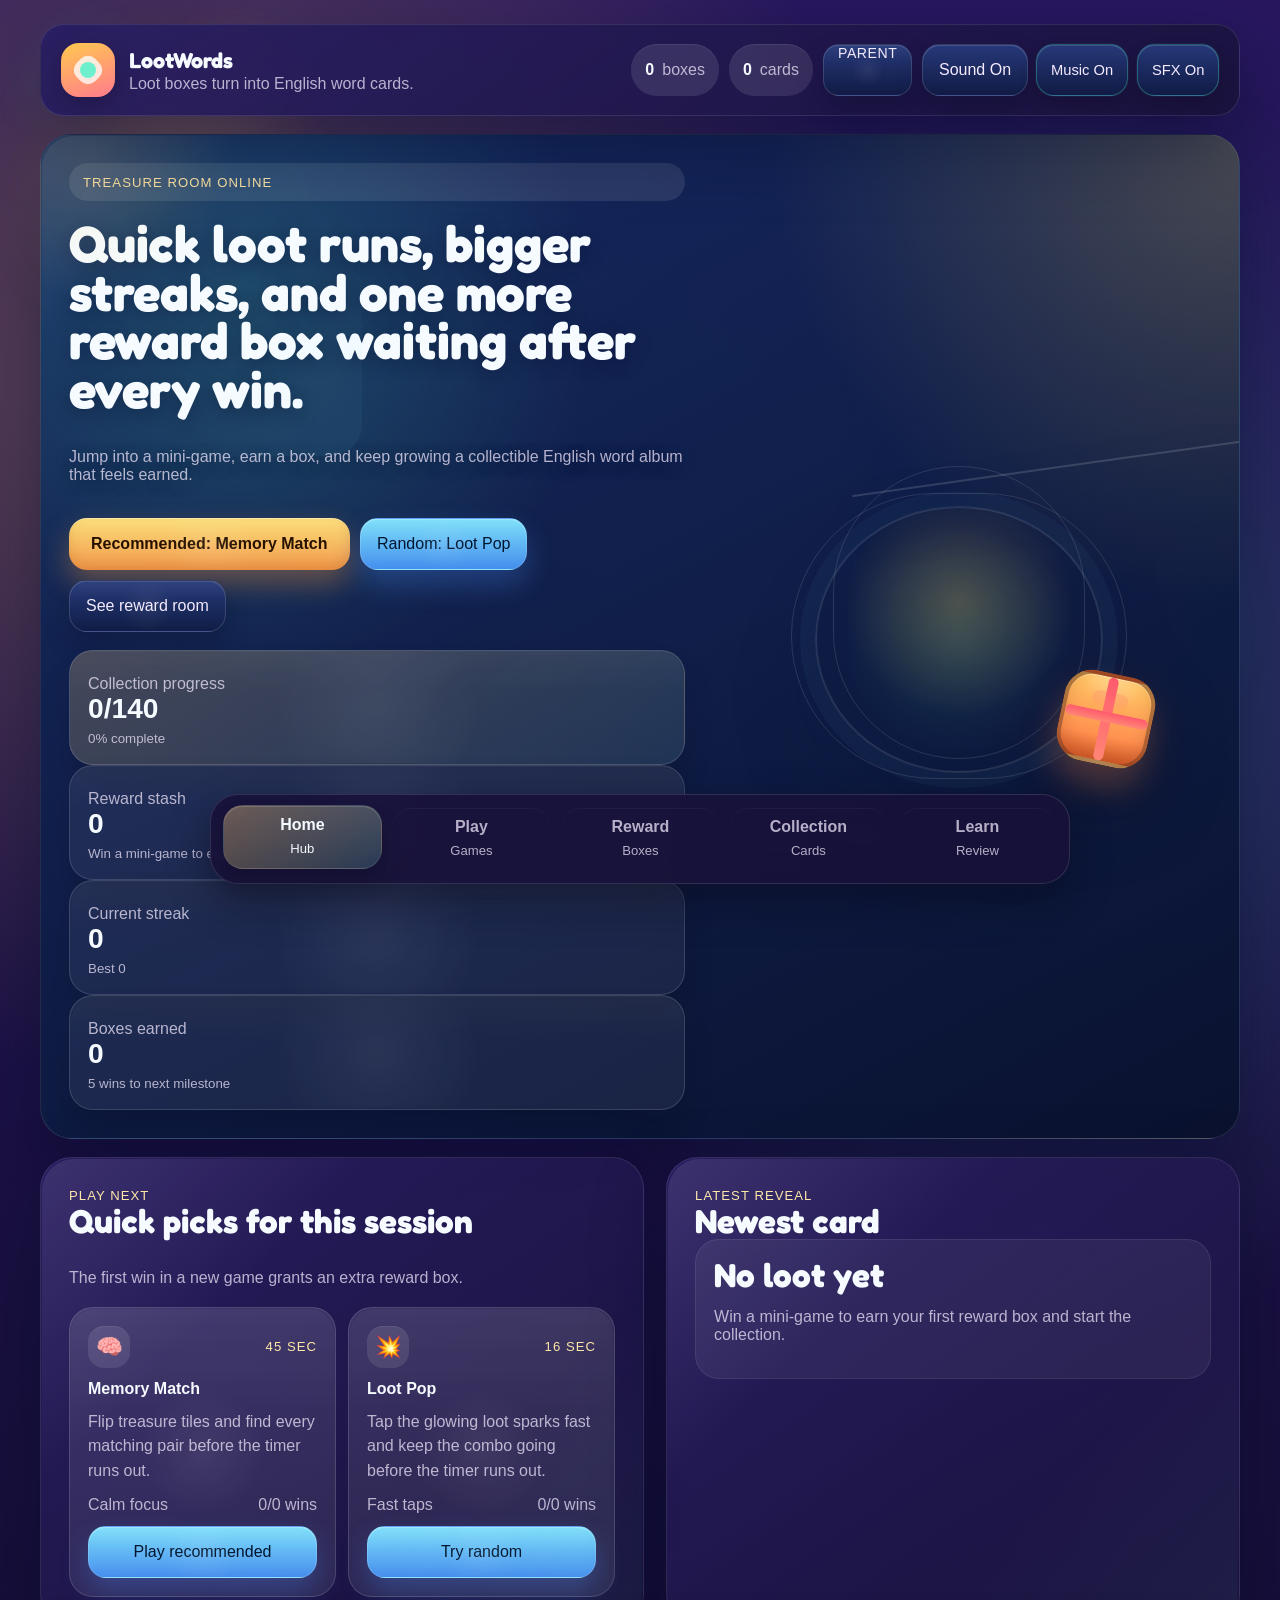
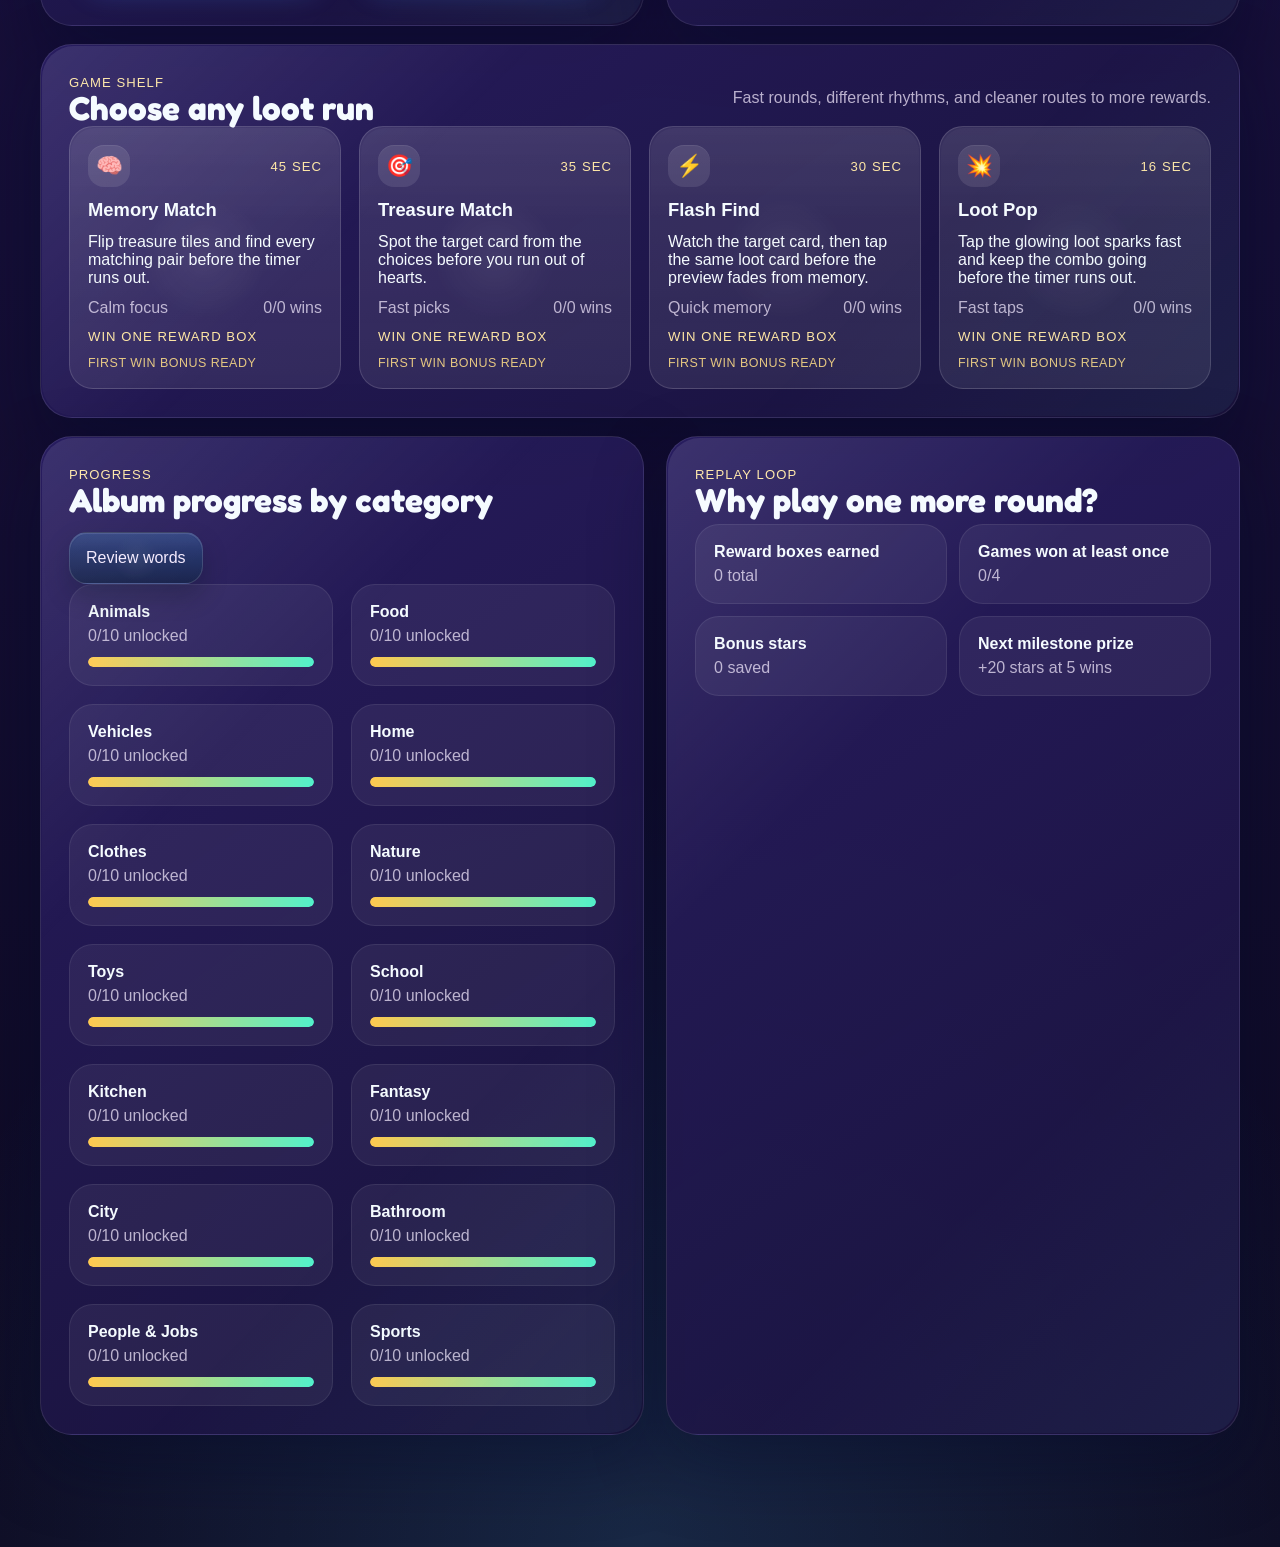
==== index.html @ ae305087 "feat: implement visual identity and living UI with tactile animations" ====
<!DOCTYPE html>
<html lang="en">
  <head>
    <meta charset="UTF-8" />
    <meta name="viewport" content="width=device-width, initial-scale=1.0" />
    <title>LootWords</title>
    <meta
      name="description"
      content="LootWords is a playful browser loot game that turns collectible rewards into English vocabulary."
    />
    <link
      rel="icon"
      href="data:image/svg+xml,%3Csvg xmlns='http://www.w3.org/2000/svg' viewBox='0 0 64 64'%3E%3Crect width='64' height='64' rx='18' fill='%23ffc94f'/%3E%3Ccircle cx='32' cy='32' r='18' fill='%23ffffff' fill-opacity='0.75'/%3E%3Ccircle cx='32' cy='32' r='10' fill='%2352f1cb'/%3E%3C/svg%3E"
    />
    <link rel="stylesheet" href="./styles/main.css" />
    <link rel="stylesheet" href="./styles/theme.css" />
    <link rel="stylesheet" href="./styles/animations.css" />
  </head>
  <body>
    <div id="app"></div>
    <script type="module" src="./scripts/app.js"></script>
  </body>
</html>
---- styles/main.css ----
@import url("https://fonts.googleapis.com/css2?family=DM+Sans:wght@400;500;700;800&family=Fredoka:wght@500;600;700&display=swap");

:root {
  color-scheme: dark;
  --bg-0: #0d0a21;
  --bg-1: #161036;
  --bg-2: #24145f;
  --panel: rgba(29, 20, 70, 0.88);
  --panel-strong: rgba(39, 28, 90, 0.96);
  --line: rgba(255, 255, 255, 0.12);
  --line-soft: rgba(255, 255, 255, 0.08);
  --text-strong: #fff8e9;
  --text-main: #f5ebff;
  --text-muted: rgba(245, 235, 255, 0.72);
  --gold: #ffc94f;
  --gold-soft: #ffe7a5;
  --mint: #52f1cb;
  --rose: #ff7b8d;
  --sky: #53c4ff;
  --shadow: 0 22px 48px rgba(9, 7, 20, 0.36);
  --radius-xl: 32px;
  --radius-lg: 24px;
  --radius-md: 18px;
  --radius-sm: 14px;
  --shell-width: min(1200px, calc(100vw - 40px));
  --nav-height: 88px;
  --ease: 180ms ease;
}

*,
*::before,
*::after {
  box-sizing: border-box;
}

html,
body {
  min-height: 100%;
  margin: 0;
}

body {
  font-family: "DM Sans", sans-serif;
  background:
    radial-gradient(circle at 10% 10%, rgba(255, 201, 79, 0.24), transparent 24%),
    radial-gradient(circle at 88% 18%, rgba(82, 241, 203, 0.15), transparent 22%),
    radial-gradient(circle at 88% 82%, rgba(83, 196, 255, 0.14), transparent 18%),
    linear-gradient(180deg, var(--bg-2) 0%, var(--bg-1) 48%, var(--bg-0) 100%);
  color: var(--text-main);
  overflow-x: hidden;
}

body::before,
body::after {
  content: "";
  position: fixed;
  border-radius: 50%;
  pointer-events: none;
  filter: blur(18px);
  z-index: 0;
}

body::before {
  top: 3rem;
  right: -7rem;
  width: 20rem;
  height: 20rem;
  background: rgba(255, 201, 79, 0.18);
}

body::after {
  bottom: -9rem;
  left: -8rem;
  width: 26rem;
  height: 26rem;
  background: rgba(82, 241, 203, 0.14);
}

button,
select {
  font: inherit;
}

a {
  color: inherit;
  text-decoration: none;
}

#app {
  position: relative;
  z-index: 1;
  min-height: 100vh;
}

.app-shell {
  width: var(--shell-width);
  margin: 0 auto;
  padding: 24px 0 calc(var(--nav-height) + 24px);
}

.shell-topbar,
.hero-panel,
.section-panel,
.collection-panel,
.reward-panel,
.learn-panel,
.arena-panel,
.detail-modal__dialog {
  background: linear-gradient(145deg, rgba(41, 30, 98, 0.95), rgba(25, 18, 59, 0.9));
  border: 1px solid var(--line);
  box-shadow: var(--shadow);
  backdrop-filter: blur(14px);
}

.shell-topbar {
  display: flex;
  align-items: center;
  justify-content: space-between;
  gap: 18px;
  padding: 18px 20px;
  margin-bottom: 18px;
  border-radius: 24px;
}

.brand-lockup {
  display: flex;
  align-items: center;
  gap: 14px;
}

.brand-mark {
  width: 54px;
  height: 54px;
  border-radius: 18px;
  position: relative;
  background: linear-gradient(160deg, var(--gold), var(--rose));
}

.brand-mark::before,
.brand-mark::after {
  content: "";
  position: absolute;
  transform: rotate(45deg);
}

.brand-mark::before {
  inset: 14px;
  border-radius: 10px;
  background: rgba(255, 255, 255, 0.76);
}

.brand-mark::after {
  inset: 19px;
  border-radius: 8px;
  background: rgba(82, 241, 203, 0.84);
}

.brand-copy {
  display: grid;
  gap: 2px;
}

.brand-copy strong,
.headline,
.section-title,
.reward-title,
.learn-title,
.arena-title,
.loot-card__word,
.detail-card__word,
.target-card__copy strong {
  font-family: "Fredoka", sans-serif;
  color: var(--text-strong);
}

.brand-copy strong {
  font-size: 1.35rem;
}

.brand-copy span,
.screen-note,
.section-copy,
.body-copy,
.reward-hint {
  color: var(--text-muted);
}

.topbar-status,
.hero-actions,
.button-row,
.pill-row,
.cta-stack,
.arena-stats,
.reward-meter {
  display: flex;
  gap: 10px;
  flex-wrap: wrap;
}

.audio-controls {
  display: flex;
  gap: 8px;
  flex-wrap: wrap;
  justify-content: flex-end;
}

.status-pill,
.arena-stat,
.card-category,
.card-points,
.card-tag,
.rarity-badge,
.eyebrow {
  display: inline-flex;
  align-items: center;
  min-height: 38px;
  padding: 0 14px;
  border-radius: 999px;
  background: rgba(255, 255, 255, 0.1);
  color: var(--text-main);
}

.status-pill strong {
  color: var(--text-strong);
}

.eyebrow,
.small-label {
  color: var(--gold-soft);
  letter-spacing: 0.08em;
  text-transform: uppercase;
  font-size: 0.82rem;
}

.headline {
  margin: 0;
  font-size: clamp(2.6rem, 4vw, 4.8rem);
  line-height: 0.95;
}

.section-title,
.reward-title,
.learn-title,
.arena-title {
  margin: 0;
  font-size: clamp(1.6rem, 2.6vw, 2.35rem);
  line-height: 1.05;
}

.shell-main {
  animation: screenRise 320ms ease both;
}

.shell-nav {
  position: fixed;
  left: 50%;
  bottom: 16px;
  transform: translateX(-50%);
  width: min(860px, calc(100vw - 24px));
  display: grid;
  grid-template-columns: repeat(5, minmax(0, 1fr));
  gap: 10px;
  padding: 12px;
  background: rgba(24, 18, 57, 0.92);
  border: 1px solid var(--line);
  border-radius: 28px;
  backdrop-filter: blur(16px);
  box-shadow: 0 18px 40px rgba(10, 8, 23, 0.42);
  z-index: 5;
}

.nav-link {
  display: grid;
  justify-items: center;
  gap: 4px;
  min-height: 64px;
  padding: 10px 8px;
  border-radius: 20px;
  color: var(--text-muted);
  transition: background var(--ease), color var(--ease), transform var(--ease);
}

.nav-link:hover,
.nav-link:focus-visible,
.nav-link.is-active {
  background: rgba(255, 255, 255, 0.08);
  color: var(--text-strong);
  transform: translateY(-2px);
  outline: none;
}

.nav-link.is-active {
  background: linear-gradient(135deg, rgba(255, 201, 79, 0.22), rgba(82, 241, 203, 0.14));
}

.nav-link__tag {
  font-size: 0.82rem;
}

.hero-panel,
.section-panel,
.collection-panel,
.reward-panel,
.learn-panel,
.arena-panel {
  padding: 28px;
  border-radius: var(--radius-xl);
}

.screen-stack,
.game-layout,
.game-switcher,
.category-progress,
.rarity-breakdown,
.collection-grid,
.learn-list,
.match-options,
.reward-reveal,
.reward-box-stage,
.arena-frame {
  display: grid;
  gap: 18px;
}

.hero-panel,
.two-column,
.reward-layout,
.learn-layout,
.detail-grid {
  display: grid;
  gap: 22px;
}

.hero-panel {
  grid-template-columns: minmax(0, 1.1fr) minmax(300px, 0.9fr);
  overflow: hidden;
}

.hero-copy,
.learn-spotlight,
.detail-copy {
  display: grid;
  gap: 18px;
  align-content: start;
}

.hero-stats,
.category-progress,
.rarity-breakdown,
.collection-grid,
.learn-list {
  grid-template-columns: repeat(auto-fit, minmax(180px, 1fr));
}

.stat-card,
.progress-chip,
.rarity-chip,
.game-choice,
.celebration-card,
.learn-guide,
.match-option,
.target-card,
.empty-state {
  border-radius: 24px;
  background: rgba(255, 255, 255, 0.06);
  border: 1px solid var(--line-soft);
}

.stat-card,
.progress-chip,
.rarity-chip,
.game-choice,
.celebration-card,
.learn-guide,
.target-card,
.empty-state {
  padding: 18px;
}

.empty-state--error {
  display: grid;
  gap: 14px;
  background:
    linear-gradient(135deg, rgba(255, 123, 141, 0.14), rgba(255, 201, 79, 0.08)),
    rgba(255, 255, 255, 0.06);
  border-color: rgba(255, 123, 141, 0.22);
}

.stat-card span,
.progress-chip span,
.rarity-chip span {
  display: block;
  color: var(--text-muted);
  margin-top: 6px;
}

.stat-card strong,
.progress-chip strong,
.rarity-chip strong {
  color: var(--text-strong);
}

.hero-art,
.reward-box-wrap {
  position: relative;
  min-height: 330px;
  display: grid;
  place-items: center;
}

.vault-scene {
  position: relative;
  width: min(100%, 420px);
  min-height: 340px;
}

.vault-ring {
  position: absolute;
  inset: 12% 16% 10%;
  border-radius: 50%;
  border: 1px solid var(--line);
  background:
    radial-gradient(circle at 50% 36%, rgba(255, 201, 79, 0.24), transparent 52%),
    radial-gradient(circle at 50% 50%, rgba(82, 241, 203, 0.12), transparent 60%);
  animation: floatPulse 4.8s ease-in-out infinite;
}

.showcase-card {
  position: absolute;
  inset: 18% 24%;
  border-radius: 28px;
  background: linear-gradient(165deg, rgba(255, 255, 255, 0.2), rgba(46, 31, 96, 0.95));
  border: 1px solid var(--line);
  overflow: hidden;
  transform: rotate(-8deg);
}

.showcase-card::before,
.loot-card::before,
.detail-card::before {
  content: "";
  position: absolute;
  inset: 0;
  background: linear-gradient(120deg, transparent 28%, rgba(255, 255, 255, 0.18) 48%, transparent 64%);
  transform: translateX(-120%);
  animation: shineSweep 6s linear infinite;
}

.showcase-card__top,
.showcase-card__bottom,
.loot-card__header,
.detail-card__header,
.loot-card__meta,
.detail-card__meta,
.screen-header,
.arena-topline,
.detail-modal__top {
  display: flex;
  justify-content: space-between;
  align-items: flex-start;
  gap: 14px;
  flex-wrap: wrap;
}

.showcase-card__top,
.showcase-card__bottom {
  position: absolute;
  left: 18px;
  right: 18px;
}

.showcase-card__top {
  top: 16px;
  color: var(--gold-soft);
}

.showcase-card__emoji {
  position: absolute;
  inset: 28% 0 auto;
  text-align: center;
  font-size: clamp(4rem, 6vw, 5.5rem);
}

.showcase-card__word {
  position: absolute;
  left: 24px;
  right: 24px;
  bottom: 56px;
  font-family: "Fredoka", sans-serif;
  font-size: 2rem;
  color: var(--text-strong);
}

.showcase-card__bottom {
  bottom: 18px;
  color: var(--text-muted);
}

.progress-bar {
  margin-top: 12px;
  height: 10px;
  border-radius: 999px;
  background: rgba(255, 255, 255, 0.08);
  overflow: hidden;
}

.progress-bar__fill,
.reward-meter span.is-filled {
  background: linear-gradient(90deg, var(--gold), var(--mint));
}

.progress-bar__fill {
  height: 100%;
  border-radius: inherit;
}

.loot-card,
.detail-card {
  position: relative;
  display: grid;
  gap: 14px;
  min-height: 250px;
  padding: 18px;
  border-radius: 24px;
  border: 1px solid var(--line);
  background: linear-gradient(160deg, rgba(255, 255, 255, 0.16), rgba(42, 28, 99, 0.95));
  overflow: hidden;
  transition: transform 220ms ease, box-shadow 220ms ease;
}

.loot-card:hover,
.detail-card:hover,
.collection-card-button:hover .loot-card,
.learn-list button:hover .loot-card {
  transform: translateY(-4px) rotateX(4deg);
}

.loot-card[data-rarity="common"],
.detail-card[data-rarity="common"] { background: linear-gradient(160deg, rgba(83, 196, 255, 0.16), rgba(42, 28, 99, 0.95)); }
.loot-card[data-rarity="rare"],
.detail-card[data-rarity="rare"] { background: linear-gradient(160deg, rgba(82, 241, 203, 0.16), rgba(42, 28, 99, 0.95)); }
.loot-card[data-rarity="super-rare"],
.detail-card[data-rarity="super-rare"] { background: linear-gradient(160deg, rgba(255, 201, 79, 0.18), rgba(42, 28, 99, 0.95)); }
.loot-card[data-rarity="epic"],
.detail-card[data-rarity="epic"] { background: linear-gradient(160deg, rgba(255, 123, 141, 0.18), rgba(42, 28, 99, 0.95)); }
.loot-card[data-rarity="legendary"],
.detail-card[data-rarity="legendary"] { background: linear-gradient(160deg, rgba(255, 201, 79, 0.24), rgba(83, 196, 255, 0.14), rgba(42, 28, 99, 0.96)); }
.loot-card.is-locked,
.detail-card.is-locked { background: linear-gradient(160deg, rgba(255, 255, 255, 0.07), rgba(24, 17, 58, 0.94)); }

.card-art {
  display: grid;
  place-items: center;
  min-height: 110px;
  border-radius: 20px;
  background:
    radial-gradient(circle at 50% 25%, rgba(255, 255, 255, 0.2), transparent 42%),
    linear-gradient(160deg, rgba(255, 255, 255, 0.16), rgba(255, 255, 255, 0.03));
  border: 1px solid var(--line);
}

.card-art__icon {
  font-size: clamp(2.8rem, 4.2vw, 4rem);
}

.card-art__locked {
  display: grid;
  gap: 8px;
  justify-items: center;
  color: rgba(255, 255, 255, 0.56);
}

.card-art__locked strong {
  width: 68px;
  height: 68px;
  display: grid;
  place-items: center;
  border-radius: 22px;
  background: rgba(255, 255, 255, 0.06);
  font-size: 2rem;
}

.loot-card__word,
.detail-card__word {
  margin: 0;
  font-size: 1.65rem;
}

.rarity-badge {
  background: linear-gradient(135deg, var(--gold), #fff0be);
  color: #231541;
  font-weight: 700;
}

.collection-toolbar {
  display: grid;
  grid-template-columns: repeat(auto-fit, minmax(150px, 1fr));
  gap: 12px;
  margin-bottom: 22px;
}

.filter-select,
.mute-toggle,
.primary-button,
.secondary-button,
.ghost-button {
  min-height: 52px;
  border: 0;
  border-radius: 18px;
  transition: transform var(--ease), box-shadow var(--ease), background var(--ease), color var(--ease);
}

.filter-select,
.secondary-button,
.ghost-button,
.mute-toggle {
  padding: 0 16px;
  color: var(--text-main);
  background: rgba(255, 255, 255, 0.09);
  border: 1px solid var(--line);
}

.mute-toggle.is-muted {
  border-color: rgba(255, 123, 141, 0.42);
  background:
    linear-gradient(180deg, rgba(255, 123, 141, 0.2), rgba(255, 123, 141, 0.1)),
    rgba(255, 255, 255, 0.06);
}

.mute-toggle--sub {
  min-height: 44px;
  padding: 0 14px;
  font-size: 0.92rem;
}

.mute-toggle--sub.is-on {
  border-color: rgba(82, 241, 203, 0.3);
  box-shadow:
    inset 0 1px 0 rgba(255, 255, 255, 0.12),
    0 10px 18px rgba(6, 5, 17, 0.18),
    0 0 0 1px rgba(82, 241, 203, 0.06);
}

.mute-toggle--sub.is-off {
  opacity: 0.72;
}

.primary-button {
  padding: 0 22px;
  font-weight: 700;
  color: #24143f;
  background: linear-gradient(135deg, #ffd873, #ff9f4a);
  box-shadow: 0 14px 24px rgba(255, 159, 74, 0.28);
}

.primary-button:hover,
.secondary-button:hover,
.ghost-button:hover,
.mute-toggle:hover,
.filter-select:hover,
.game-choice:hover,
.tile-button:hover,
.collection-card-button:hover,
.learn-list button:hover,
.reward-box-button.is-clickable:hover {
  transform: translateY(-2px);
}

.collection-card-button,
.learn-list button,
.tile-button,
.game-choice {
  padding: 0;
  border: 0;
  background: transparent;
  text-align: left;
  color: inherit;
}

.detail-modal {
  position: fixed;
  inset: 0;
  display: grid;
  place-items: center;
  padding: 20px;
  background: rgba(8, 6, 18, 0.72);
  backdrop-filter: blur(8px);
  z-index: 7;
}

.detail-modal__dialog {
  width: min(720px, 100%);
  padding: 26px;
  border-radius: 30px;
}

.reward-layout,
.learn-layout,
.two-column,
.detail-grid {
  grid-template-columns: minmax(0, 1fr) minmax(300px, 0.95fr);
}

.reward-box-wrap {
  overflow: hidden;
  border-radius: 28px;
  background:
    radial-gradient(circle at 50% 30%, rgba(255, 201, 79, 0.24), transparent 42%),
    linear-gradient(160deg, rgba(83, 196, 255, 0.1), rgba(255, 255, 255, 0.04));
  border: 1px solid var(--line);
}

.reward-sparkles span {
  position: absolute;
  width: 14px;
  height: 14px;
  border-radius: 50%;
  background: rgba(255, 216, 115, 0.92);
  box-shadow: 0 0 18px rgba(255, 216, 115, 0.72);
  animation: sparkleFloat 3s linear infinite;
}

.reward-sparkles span:nth-child(1) { top: 18%; left: 18%; }
.reward-sparkles span:nth-child(2) { top: 24%; right: 20%; animation-delay: 0.8s; }
.reward-sparkles span:nth-child(3) { bottom: 18%; left: 22%; animation-delay: 1.2s; }
.reward-sparkles span:nth-child(4) { bottom: 22%; right: 18%; animation-delay: 1.8s; }

.reward-box-button {
  position: relative;
  width: min(320px, 80%);
  aspect-ratio: 1 / 1;
  border: 0;
  background: transparent;
}

.reward-box {
  position: absolute;
  inset: 0;
  display: grid;
  place-items: center;
}

.reward-box__base,
.reward-box__lid {
  position: absolute;
  left: 18%;
  right: 18%;
  border-radius: 22px;
  background: linear-gradient(160deg, #f6c15f, #f2914f);
  border: 4px solid rgba(91, 42, 24, 0.56);
}

.reward-box__base { top: 34%; bottom: 16%; }
.reward-box__lid { top: 20%; bottom: 52%; transform-origin: center bottom; transition: transform 260ms ease; }
.reward-box__ribbon-v,
.reward-box__ribbon-h { position: absolute; background: linear-gradient(180deg, #ff5a6c, #ff8576); }
.reward-box__ribbon-v { top: 18%; bottom: 16%; left: 46%; width: 8%; border-radius: 999px; }
.reward-box__ribbon-h { left: 18%; right: 18%; top: 44%; height: 8%; border-radius: 999px; }
.reward-box__shine { position: absolute; inset: 22% 24%; border-radius: 50%; background: radial-gradient(circle, rgba(255,255,255,0.28), transparent 72%); }
.reward-box__cracks span { position: absolute; width: 3px; border-radius: 999px; background: rgba(96, 43, 20, 0.72); opacity: 0; }
.reward-box__cracks span:nth-child(1) { top: 44%; left: 36%; height: 34px; transform: rotate(26deg); }
.reward-box__cracks span:nth-child(2) { top: 48%; right: 38%; height: 40px; transform: rotate(-18deg); }
.reward-box__cracks span:nth-child(3) { top: 36%; left: 52%; height: 28px; transform: rotate(42deg); }
.reward-box--tap-1,
.reward-box--tap-2 { animation: boxShake 300ms ease; }
.reward-box--tap-1 .reward-box__cracks span:nth-child(1),
.reward-box--tap-2 .reward-box__cracks span:nth-child(1),
.reward-box--tap-2 .reward-box__cracks span:nth-child(2),
.reward-box--opened .reward-box__cracks span { opacity: 1; }
.reward-box--opened .reward-box__lid { transform: translateY(-32px) rotate(-22deg); }

.reward-meter span {
  flex: 1;
  height: 12px;
  border-radius: 999px;
  background: rgba(255, 255, 255, 0.08);
}

.reward-reveal__card {
  animation: cardBurst 420ms ease both;
}

.game-switcher {
  grid-template-columns: repeat(auto-fit, minmax(220px, 1fr));
}

.game-choice.is-active {
  background: linear-gradient(145deg, rgba(255, 201, 79, 0.18), rgba(82, 241, 203, 0.08));
  border-color: rgba(255, 216, 115, 0.24);
}

.game-choice strong {
  display: block;
  font-size: 1.15rem;
  color: var(--text-strong);
}

.arena-panel {
  min-height: 640px;
}

.game-surface {
  padding: 18px;
  border-radius: 28px;
  background: rgba(10, 8, 25, 0.3);
  border: 1px solid var(--line-soft);
}

.memory-grid {
  display: grid;
  grid-template-columns: repeat(4, minmax(0, 1fr));
  gap: 14px;
}

.memory-tile {
  position: relative;
  aspect-ratio: 1 / 1;
  border-radius: 24px;
}

.tile-face {
  position: absolute;
  inset: 0;
  display: grid;
  place-items: center;
  border-radius: inherit;
  backface-visibility: hidden;
  transition: transform 260ms ease;
  border: 1px solid var(--line);
}

.tile-face--back {
  background: linear-gradient(135deg, rgba(255, 201, 79, 0.3), rgba(255, 123, 141, 0.22));
}

.tile-face--back::before,
.tile-face--back::after {
  content: "";
  position: absolute;
  border-radius: 999px;
  background: rgba(255, 255, 255, 0.34);
}

.tile-face--back::before { width: 32px; height: 10px; }
.tile-face--back::after { width: 10px; height: 32px; }

.tile-face--front {
  transform: rotateY(180deg);
  padding: 12px;
  background: rgba(28, 20, 69, 0.96);
}

.memory-tile.is-revealed .tile-face--back,
.memory-tile.is-matched .tile-face--back { transform: rotateY(180deg); }
.memory-tile.is-revealed .tile-face--front,
.memory-tile.is-matched .tile-face--front { transform: rotateY(0deg); }

.tile-card {
  display: grid;
  gap: 8px;
  justify-items: center;
  text-align: center;
}

.tile-card__icon {
  font-size: 2.6rem;
}

.target-card {
  display: grid;
  grid-template-columns: auto 1fr auto;
  align-items: center;
  gap: 16px;
}

.target-card__icon {
  width: 88px;
  height: 88px;
  display: grid;
  place-items: center;
  border-radius: 24px;
  background: rgba(255, 255, 255, 0.1);
  font-size: 2.8rem;
}

.match-options {
  grid-template-columns: repeat(auto-fit, minmax(180px, 1fr));
}

.match-option.is-wrong {
  border-color: rgba(255, 123, 141, 0.44);
  animation: nudge 280ms ease;
}

.match-option.is-correct {
  border-color: rgba(82, 241, 203, 0.44);
}

.game-overlay {
  margin-top: 16px;
  padding: 24px;
  border-radius: 26px;
  border: 1px solid var(--line);
}

.game-overlay.is-win {
  background: linear-gradient(145deg, rgba(255, 201, 79, 0.18), rgba(82, 241, 203, 0.08));
}

.game-overlay.is-lose {
  background: linear-gradient(145deg, rgba(255, 123, 141, 0.18), rgba(83, 196, 255, 0.08));
}

.learn-guide,
.detail-copy ul {
  line-height: 1.65;
}

.detail-copy ul {
  margin: 0;
  padding-left: 18px;
  color: var(--text-muted);
}

@keyframes screenRise {
  from { opacity: 0; transform: translateY(12px); }
  to { opacity: 1; transform: translateY(0); }
}

@keyframes floatPulse {
  0%, 100% { transform: translateY(0) scale(1); }
  50% { transform: translateY(-8px) scale(1.02); }
}

@keyframes shineSweep {
  from { transform: translateX(-120%); }
  to { transform: translateX(160%); }
}

@keyframes boxShake {
  0%, 100% { transform: translateX(0); }
  25% { transform: translateX(-4px) rotate(-2deg); }
  50% { transform: translateX(4px) rotate(2deg); }
  75% { transform: translateX(-2px) rotate(-1deg); }
}

@keyframes cardBurst {
  from { opacity: 0; transform: translateY(24px) scale(0.92); }
  to { opacity: 1; transform: translateY(0) scale(1); }
}

@keyframes sparkleFloat {
  0% { transform: translateY(0) scale(0.9); opacity: 0; }
  20%, 80% { opacity: 1; }
  100% { transform: translateY(-26px) scale(1.1); opacity: 0; }
}

@keyframes nudge {
  0%, 100% { transform: translateX(0); }
  25% { transform: translateX(-4px); }
  75% { transform: translateX(4px); }
}

@media (max-width: 980px) {
  .hero-panel,
  .two-column,
  .reward-layout,
  .learn-layout,
  .detail-grid {
    grid-template-columns: 1fr;
  }

  .arena-panel {
    min-height: auto;
  }
}

@media (max-width: 760px) {
  .app-shell {
    width: min(100vw - 20px, 100%);
    padding-top: 12px;
  }

  .shell-topbar {
    padding: 16px;
    flex-direction: column;
    align-items: stretch;
  }

  .memory-grid {
    grid-template-columns: repeat(3, minmax(0, 1fr));
  }

  .target-card {
    grid-template-columns: 1fr;
  }
}

@media (max-width: 540px) {
  .hero-panel,
  .section-panel,
  .collection-panel,
  .reward-panel,
  .learn-panel,
  .arena-panel {
    padding: 22px;
    border-radius: 26px;
  }

  .memory-grid {
    grid-template-columns: repeat(2, minmax(0, 1fr));
  }

  .headline {
    font-size: 2.4rem;
  }

  .shell-nav {
    width: calc(100vw - 14px);
    bottom: 8px;
    gap: 8px;
    padding: 10px;
  }

  .nav-link {
    min-height: 58px;
    font-size: 0.88rem;
  }
}

/* Game-feel polish overrides */

body[data-route="home"] {
  background:
    radial-gradient(circle at 15% 12%, rgba(255, 201, 79, 0.28), transparent 24%),
    radial-gradient(circle at 82% 22%, rgba(82, 241, 203, 0.18), transparent 24%),
    radial-gradient(circle at 50% 100%, rgba(83, 196, 255, 0.16), transparent 24%),
    linear-gradient(180deg, #28175f 0%, #170f3b 48%, #0d0a21 100%);
}

body[data-route="reward"] {
  background:
    radial-gradient(circle at 50% 16%, rgba(255, 216, 115, 0.34), transparent 26%),
    radial-gradient(circle at 20% 82%, rgba(255, 123, 141, 0.14), transparent 24%),
    radial-gradient(circle at 85% 78%, rgba(83, 196, 255, 0.18), transparent 22%),
    linear-gradient(180deg, #301867 0%, #180f3d 46%, #0d0a21 100%);
}

body[data-route="collection"] {
  background:
    radial-gradient(circle at 18% 14%, rgba(83, 196, 255, 0.22), transparent 24%),
    radial-gradient(circle at 86% 18%, rgba(255, 201, 79, 0.18), transparent 24%),
    radial-gradient(circle at 55% 88%, rgba(82, 241, 203, 0.16), transparent 22%),
    linear-gradient(180deg, #221654 0%, #160f39 48%, #0d0a21 100%);
}

body[data-route="learn"] {
  background:
    radial-gradient(circle at 15% 18%, rgba(82, 241, 203, 0.18), transparent 22%),
    radial-gradient(circle at 88% 16%, rgba(255, 201, 79, 0.14), transparent 22%),
    radial-gradient(circle at 52% 88%, rgba(255, 255, 255, 0.08), transparent 22%),
    linear-gradient(180deg, #1f1451 0%, #150f36 52%, #0d0a21 100%);
}

body[data-route="play"] {
  background:
    radial-gradient(circle at 18% 14%, rgba(255, 123, 141, 0.18), transparent 22%),
    radial-gradient(circle at 82% 14%, rgba(83, 196, 255, 0.16), transparent 24%),
    radial-gradient(circle at 50% 90%, rgba(255, 201, 79, 0.14), transparent 24%),
    linear-gradient(180deg, #1f1248 0%, #130d33 50%, #0d0a21 100%);
}

.app-shell {
  position: relative;
  isolation: isolate;
}

.route-glow {
  position: fixed;
  inset: 0;
  pointer-events: none;
  z-index: 0;
  opacity: 0.9;
}

.route-glow::before,
.route-glow::after {
  content: "";
  position: absolute;
  border-radius: 999px;
  filter: blur(44px);
}

.route-glow--home::before,
.route-glow--reward::before,
.route-glow--collection::before,
.route-glow--learn::before,
.route-glow--play::before {
  inset: 8% auto auto 4%;
  width: 14rem;
  height: 14rem;
}

.route-glow--home::after,
.route-glow--reward::after,
.route-glow--collection::after,
.route-glow--learn::after,
.route-glow--play::after {
  inset: auto 6% 16% auto;
  width: 18rem;
  height: 18rem;
}

.route-glow--home::before { background: rgba(255, 201, 79, 0.2); }
.route-glow--home::after { background: rgba(82, 241, 203, 0.16); }
.route-glow--reward::before { background: rgba(255, 216, 115, 0.28); }
.route-glow--reward::after { background: rgba(255, 123, 141, 0.14); }
.route-glow--collection::before { background: rgba(83, 196, 255, 0.18); }
.route-glow--collection::after { background: rgba(255, 201, 79, 0.16); }
.route-glow--learn::before { background: rgba(82, 241, 203, 0.14); }
.route-glow--learn::after { background: rgba(255, 255, 255, 0.08); }
.route-glow--play::before { background: rgba(255, 123, 141, 0.14); }
.route-glow--play::after { background: rgba(83, 196, 255, 0.14); }

.shell-main {
  position: relative;
  z-index: 1;
  transform-origin: top center;
}

.shell-main--forward {
  animation: routeForward 260ms ease both;
}

.shell-main--backward {
  animation: routeBackward 260ms ease both;
}

body.is-feedback-transition .route-glow {
  animation: feedbackRoutePulse 260ms ease both;
}

body.is-feedback-victory::before,
body.is-feedback-reward-burst::before,
body.is-feedback-card-reveal::before,
body.is-feedback-milestone::before,
body.is-feedback-legendary::before {
  animation: feedbackBloom 900ms ease both;
}

body.is-feedback-defeat::after {
  animation: feedbackBloomRose 650ms ease both;
}

body.is-feedback-reward-tap-1 .route-glow::before,
body.is-feedback-reward-tap-2 .route-glow::before,
body.is-feedback-reward-tap-3 .route-glow::before {
  animation: rewardTapPulse 320ms ease both;
}

body.is-feedback-reward-burst .route-glow::after,
body.is-feedback-card-reveal .route-glow::after,
body.is-feedback-new-card .route-glow::after,
body.is-feedback-epic .route-glow::after,
body.is-feedback-legendary .route-glow::after {
  animation: rewardBurstGlow 900ms ease both;
}

.shell-topbar {
  position: sticky;
  top: 16px;
  z-index: 6;
}

.brand-lockup {
  position: relative;
  transition: transform var(--ease), filter var(--ease);
}

.brand-lockup:hover,
.brand-lockup:focus-visible {
  transform: translateY(-2px);
  filter: brightness(1.06);
  outline: none;
}

.brand-mark {
  box-shadow:
    0 18px 36px rgba(255, 123, 141, 0.22),
    inset 0 1px 0 rgba(255, 255, 255, 0.34);
}

.status-pill {
  gap: 8px;
  box-shadow: inset 0 1px 0 rgba(255, 255, 255, 0.08);
}

.status-pill span {
  color: var(--text-muted);
}

.nav-link,
.primary-button,
.secondary-button,
.ghost-button,
.mute-toggle,
.filter-select,
.game-choice,
.tile-button,
.collection-card-button,
.learn-list button {
  will-change: transform;
}

.primary-button,
.secondary-button,
.ghost-button,
.mute-toggle,
.filter-select {
  position: relative;
  box-shadow:
    inset 0 1px 0 rgba(255, 255, 255, 0.16),
    0 10px 22px rgba(7, 6, 18, 0.18);
}

.primary-button {
  background: linear-gradient(135deg, #ffe089 0%, #ffb15a 54%, #ff8b63 100%);
}

.primary-button:hover,
.secondary-button:hover,
.ghost-button:hover,
.mute-toggle:hover,
.filter-select:hover {
  box-shadow:
    inset 0 1px 0 rgba(255, 255, 255, 0.18),
    0 16px 26px rgba(7, 6, 18, 0.26);
}

.primary-button:active,
.secondary-button:active,
.ghost-button:active,
.mute-toggle:active,
.filter-select:active,
.nav-link:active,
.game-choice:active,
.collection-card-button:active,
.learn-list button:active,
.tile-button:active {
  transform: translateY(2px) scale(0.985);
}

.primary-button:focus-visible,
.secondary-button:focus-visible,
.ghost-button:focus-visible,
.mute-toggle:focus-visible,
.filter-select:focus-visible,
.nav-link:focus-visible,
.game-choice:focus-visible,
.collection-card-button:focus-visible,
.learn-list button:focus-visible,
.tile-button:focus-visible {
  outline: 3px solid rgba(255, 216, 115, 0.36);
  outline-offset: 3px;
}

.secondary-button {
  background:
    linear-gradient(180deg, rgba(255, 255, 255, 0.14), rgba(255, 255, 255, 0.08)),
    rgba(255, 255, 255, 0.08);
}

.ghost-button,
.mute-toggle,
.filter-select {
  background:
    linear-gradient(180deg, rgba(255, 255, 255, 0.1), rgba(255, 255, 255, 0.05)),
    rgba(255, 255, 255, 0.07);
}

.parent-entry-button {
  min-height: 44px;
  padding: 0 14px;
  border-radius: 16px;
  font-size: 0.88rem;
  letter-spacing: 0.04em;
  text-transform: uppercase;
  background:
    linear-gradient(180deg, rgba(125, 214, 255, 0.16), rgba(125, 214, 255, 0.06)),
    rgba(255, 255, 255, 0.07);
  border-color: rgba(125, 214, 255, 0.28);
}

.nav-link {
  border: 1px solid transparent;
  box-shadow: inset 0 1px 0 rgba(255, 255, 255, 0.04);
}

.nav-link:hover,
.nav-link:focus-visible,
.nav-link.is-active {
  border-color: rgba(255, 255, 255, 0.08);
  box-shadow:
    inset 0 1px 0 rgba(255, 255, 255, 0.14),
    0 14px 20px rgba(7, 6, 18, 0.18);
}

.nav-link.is-active {
  background:
    linear-gradient(180deg, rgba(255, 255, 255, 0.12), rgba(255, 255, 255, 0.04)),
    linear-gradient(135deg, rgba(255, 201, 79, 0.28), rgba(82, 241, 203, 0.14));
}

.hero-panel--home {
  position: relative;
  overflow: hidden;
}

.hero-panel--home::before,
.hero-panel--home::after {
  content: "";
  position: absolute;
  pointer-events: none;
}

.hero-panel--home::before {
  inset: -8rem auto auto -6rem;
  width: 18rem;
  height: 18rem;
  border-radius: 50%;
  background: radial-gradient(circle, rgba(255, 201, 79, 0.14), transparent 72%);
}

.hero-panel--home::after {
  inset: auto -6rem -10rem auto;
  width: 20rem;
  height: 20rem;
  border-radius: 50%;
  background: radial-gradient(circle, rgba(83, 196, 255, 0.14), transparent 72%);
}

.stat-card {
  box-shadow:
    inset 0 1px 0 rgba(255, 255, 255, 0.06),
    0 18px 28px rgba(8, 7, 21, 0.16);
}

.stat-card strong {
  display: block;
  font-size: clamp(1.55rem, 2.2vw, 2rem);
}

.stat-card small,
.progress-chip small,
.rarity-chip small,
.reward-stage small {
  display: block;
  margin-top: 6px;
  color: var(--text-muted);
}

.stat-card--glow {
  background:
    linear-gradient(145deg, rgba(255, 201, 79, 0.16), rgba(82, 241, 203, 0.06)),
    rgba(255, 255, 255, 0.06);
  border-color: rgba(255, 216, 115, 0.18);
}

.vault-scene {
  filter: drop-shadow(0 34px 34px rgba(9, 7, 22, 0.36));
}

.vault-orbit {
  position: absolute;
  border-radius: 999px;
  border: 1px solid rgba(255, 255, 255, 0.12);
  animation: orbitPulse 5.6s ease-in-out infinite;
}

.vault-orbit--one {
  inset: 8% 10%;
}

.vault-orbit--two {
  inset: 0 20% 14%;
  animation-delay: 0.8s;
}

.vault-box-mini {
  position: absolute;
  right: 4%;
  bottom: 12%;
  width: 92px;
  height: 92px;
  border-radius: 28px;
  background: linear-gradient(160deg, #f9cb71, #f48f53);
  border: 4px solid rgba(91, 42, 24, 0.48);
  transform: rotate(12deg);
  box-shadow: 0 18px 28px rgba(9, 7, 21, 0.28);
  animation: floatPulse 3.2s ease-in-out infinite;
}

.vault-box-mini span {
  position: absolute;
  background: linear-gradient(180deg, #ff5a6c, #ff8576);
  border-radius: 999px;
}

.vault-box-mini span:nth-child(1) {
  top: 0;
  bottom: 0;
  left: 44%;
  width: 12%;
}

.vault-box-mini span:nth-child(2) {
  left: 0;
  right: 0;
  top: 42%;
  height: 12%;
}

.vault-box-mini span:nth-child(3) {
  left: 28%;
  top: 18%;
  width: 44%;
  height: 16%;
  opacity: 0.18;
}

.game-choice--home {
  min-height: 178px;
}

.collection-dashboard {
  display: grid;
  grid-template-columns: repeat(auto-fit, minmax(180px, 1fr));
  gap: 16px;
  margin-bottom: 18px;
}

.collection-grid {
  gap: 20px;
}

.section-panel--spotlight .loot-card {
  min-height: 290px;
}

.loot-card,
.detail-card {
  --rarity-accent: rgba(83, 196, 255, 0.2);
  --rarity-core: #83d7ff;
  --rarity-shadow: rgba(83, 196, 255, 0.2);
  --rarity-badge-bg: linear-gradient(135deg, #b7e7ff, #79ccff);
  --rarity-badge-text: #1c2344;
  min-height: 280px;
  box-shadow:
    inset 0 1px 0 rgba(255, 255, 255, 0.16),
    0 26px 34px rgba(8, 7, 21, 0.3);
  isolation: isolate;
}

.detail-card--spotlight {
  min-height: 340px;
}

.loot-card[data-rarity="rare"],
.detail-card[data-rarity="rare"] {
  --rarity-accent: rgba(82, 241, 203, 0.24);
  --rarity-core: #6cf4da;
  --rarity-shadow: rgba(82, 241, 203, 0.22);
  --rarity-badge-bg: linear-gradient(135deg, #c9fff2, #6ff4da);
}

.loot-card[data-rarity="super-rare"],
.detail-card[data-rarity="super-rare"] {
  --rarity-accent: rgba(255, 201, 79, 0.24);
  --rarity-core: #ffd36d;
  --rarity-shadow: rgba(255, 201, 79, 0.24);
  --rarity-badge-bg: linear-gradient(135deg, #fff0c2, #ffd36d);
}

.loot-card[data-rarity="epic"],
.detail-card[data-rarity="epic"] {
  --rarity-accent: rgba(255, 123, 141, 0.24);
  --rarity-core: #ff9aa9;
  --rarity-shadow: rgba(255, 123, 141, 0.24);
  --rarity-badge-bg: linear-gradient(135deg, #ffd0d7, #ff8a9c);
}

.loot-card[data-rarity="legendary"],
.detail-card[data-rarity="legendary"] {
  --rarity-accent: rgba(255, 223, 124, 0.28);
  --rarity-core: #ffe083;
  --rarity-shadow: rgba(255, 223, 124, 0.26);
  --rarity-badge-bg: linear-gradient(135deg, #fff4d4, #ffe083 48%, #ffd068 100%);
  box-shadow:
    inset 0 1px 0 rgba(255, 255, 255, 0.22),
    0 28px 42px rgba(8, 7, 21, 0.34),
    0 0 0 1px rgba(255, 223, 124, 0.18);
}

.loot-card.is-locked,
.detail-card.is-locked {
  --rarity-accent: rgba(255, 255, 255, 0.08);
  --rarity-core: rgba(255, 255, 255, 0.4);
  --rarity-shadow: rgba(255, 255, 255, 0.08);
  --rarity-badge-bg: linear-gradient(135deg, rgba(255, 255, 255, 0.14), rgba(255, 255, 255, 0.08));
}

.loot-card:hover,
.detail-card:hover,
.collection-card-button:hover .loot-card,
.learn-list button:hover .loot-card {
  box-shadow:
    inset 0 1px 0 rgba(255, 255, 255, 0.2),
    0 32px 44px rgba(8, 7, 21, 0.34),
    0 0 0 1px var(--rarity-shadow);
}

.loot-card.is-new,
.detail-card.is-new {
  animation: newCardDrift 3.8s ease-in-out infinite;
}

.card-halo,
.card-sheen {
  position: absolute;
  inset: 0;
  pointer-events: none;
}

.card-halo__ring,
.card-halo__glow,
.card-halo__spark {
  position: absolute;
}

.card-halo__ring {
  inset: 6px;
  border-radius: 20px;
  border: 1px solid var(--rarity-shadow);
}

.card-halo__glow {
  inset: -8%;
  border-radius: 32px;
  background: radial-gradient(circle at 50% 50%, var(--rarity-accent), transparent 68%);
  opacity: 0.7;
}

.card-halo__spark {
  width: 10px;
  height: 10px;
  border-radius: 50%;
  background: var(--rarity-core);
  box-shadow: 0 0 16px var(--rarity-shadow);
  animation: haloSpark 3.4s linear infinite;
}

.card-halo__spark--1 {
  top: 18px;
  right: 20px;
}

.card-halo__spark--2 {
  bottom: 74px;
  left: 16px;
  animation-delay: 1.2s;
}

.card-sheen::before {
  content: "";
  position: absolute;
  inset: -20% 30%;
  background: linear-gradient(180deg, rgba(255, 255, 255, 0.12), transparent);
  transform: rotate(18deg);
}

.card-chip-row,
.card-score-stack,
.card-title-row {
  display: flex;
  align-items: center;
  gap: 10px;
  flex-wrap: wrap;
}

.card-chip-row {
  align-items: flex-start;
}

.card-score-stack {
  justify-content: flex-end;
}

.card-fanfare {
  display: inline-flex;
  align-items: center;
  min-height: 30px;
  padding: 0 12px;
  border-radius: 999px;
  background: linear-gradient(135deg, rgba(255, 223, 124, 0.9), rgba(255, 165, 90, 0.92));
  color: #2a183c;
  font-size: 0.76rem;
  font-weight: 800;
  letter-spacing: 0.08em;
  text-transform: uppercase;
  box-shadow: 0 10px 18px rgba(255, 165, 90, 0.22);
}

.card-points,
.card-category,
.card-tag,
.card-scoreline {
  box-shadow: inset 0 1px 0 rgba(255, 255, 255, 0.08);
}

.rarity-badge,
.rarity-badge--inline {
  background: var(--rarity-badge-bg);
  color: var(--rarity-badge-text);
  box-shadow: 0 10px 18px var(--rarity-shadow);
}

.card-art {
  position: relative;
  overflow: hidden;
  min-height: 132px;
}

.card-art__backdrop,
.card-art__burst {
  position: absolute;
  inset: 0;
  pointer-events: none;
}

.card-art__backdrop {
  border-radius: inherit;
  background:
    radial-gradient(circle at 50% 34%, var(--rarity-accent), transparent 54%),
    radial-gradient(circle at 50% 80%, rgba(255, 255, 255, 0.08), transparent 62%);
}

.card-art__stage {
  position: relative;
  display: grid;
  place-items: center;
  min-height: 132px;
}

.card-art__burst {
  inset: 12%;
  border-radius: 50%;
  background: radial-gradient(circle, rgba(255, 255, 255, 0.16), transparent 70%);
}

.card-art__icon {
  position: relative;
  z-index: 1;
  text-shadow: 0 10px 24px rgba(0, 0, 0, 0.24);
  animation: iconBob 3.6s ease-in-out infinite;
}

.card-title-row {
  justify-content: space-between;
  align-items: baseline;
}

.card-scoreline {
  min-height: 30px;
  padding: 0 12px;
  border-radius: 999px;
  background: rgba(255, 255, 255, 0.08);
  color: var(--text-strong);
  font-size: 0.8rem;
}

.detail-card__body,
.loot-card__body {
  display: grid;
  gap: 10px;
  align-content: start;
}

.detail-card__body .card-scoreline {
  background: rgba(255, 255, 255, 0.1);
}

.rarity-chip[data-rarity="common"] {
  border-color: rgba(83, 196, 255, 0.16);
}

.rarity-chip[data-rarity="rare"] {
  border-color: rgba(82, 241, 203, 0.16);
}

.rarity-chip[data-rarity="super-rare"] {
  border-color: rgba(255, 201, 79, 0.18);
}

.rarity-chip[data-rarity="epic"] {
  border-color: rgba(255, 123, 141, 0.18);
}

.rarity-chip[data-rarity="legendary"] {
  border-color: rgba(255, 223, 124, 0.22);
  background:
    linear-gradient(145deg, rgba(255, 223, 124, 0.12), rgba(255, 255, 255, 0.04)),
    rgba(255, 255, 255, 0.06);
}

.learn-spotlight__top {
  display: flex;
  align-items: center;
  justify-content: space-between;
  gap: 12px;
  flex-wrap: wrap;
}

.learn-guide {
  background:
    linear-gradient(180deg, rgba(255, 255, 255, 0.08), rgba(255, 255, 255, 0.04)),
    rgba(255, 255, 255, 0.05);
}

.learn-guide .pill-row {
  gap: 10px;
}

.detail-copy--album {
  align-content: center;
}

.collection-card-button,
.learn-list button {
  border-radius: 24px;
}

.reward-panel {
  position: relative;
  overflow: hidden;
}

.reward-panel::before {
  content: "";
  position: absolute;
  inset: -20% -10% auto;
  height: 14rem;
  background: radial-gradient(circle at 50% 20%, rgba(255, 216, 115, 0.18), transparent 60%);
  pointer-events: none;
}

.reward-box-wrap {
  min-height: 410px;
  box-shadow: inset 0 1px 0 rgba(255, 255, 255, 0.08);
}

.reward-stage-trail {
  position: absolute;
  inset: 14% 22%;
  border-radius: 50%;
  border: 1px dashed rgba(255, 216, 115, 0.16);
  animation: orbitPulse 5s ease-in-out infinite;
}

.reward-box-button {
  filter: drop-shadow(0 28px 30px rgba(9, 7, 21, 0.38));
  transition: transform 180ms ease, filter 180ms ease;
}

.reward-box-button.is-clickable {
  animation: rewardBoxFloat 3.4s ease-in-out infinite;
}

.reward-box-button.is-clickable:hover {
  filter: drop-shadow(0 34px 34px rgba(9, 7, 21, 0.42));
}

.reward-box-button:active {
  transform: scale(0.985);
}

.reward-box__glow,
.reward-box__aura,
.reward-box__burst-lines {
  position: absolute;
  inset: 0;
}

.reward-box__glow {
  inset: 8%;
  border-radius: 50%;
  background: radial-gradient(circle, rgba(255, 223, 124, 0.34), transparent 66%);
  opacity: 0.35;
  transition: transform 220ms ease, opacity 220ms ease;
}

.reward-box__aura {
  inset: -10%;
  border-radius: 50%;
  background: radial-gradient(circle, rgba(255, 223, 124, 0.18), transparent 70%);
  opacity: 0;
  transform: scale(0.86);
  transition: transform 260ms ease, opacity 260ms ease;
}

.reward-box__burst-lines span {
  position: absolute;
  left: 50%;
  top: 50%;
  width: 4px;
  height: 64px;
  margin-top: -70px;
  border-radius: 999px;
  background: linear-gradient(180deg, rgba(255, 255, 255, 0.84), rgba(255, 223, 124, 0));
  opacity: 0;
  transform-origin: center 70px;
}

.reward-box__burst-lines span:nth-child(1) { transform: translateX(-50%) rotate(0deg); }
.reward-box__burst-lines span:nth-child(2) { transform: translateX(-50%) rotate(45deg); }
.reward-box__burst-lines span:nth-child(3) { transform: translateX(-50%) rotate(90deg); }
.reward-box__burst-lines span:nth-child(4) { transform: translateX(-50%) rotate(135deg); }

.reward-box--tap-1 .reward-box__glow {
  opacity: 0.62;
  transform: scale(1.06);
}

.reward-box--tap-1 .reward-box__aura {
  opacity: 0.32;
  transform: scale(1);
}

.reward-box--tap-2 {
  animation: boxShake 260ms ease, rewardCharge 0.54s ease both;
}

.reward-box--tap-2 .reward-box__glow {
  opacity: 0.82;
  transform: scale(1.14);
}

.reward-box--tap-2 .reward-box__aura {
  opacity: 0.54;
  transform: scale(1.08);
}

.reward-box--tap-2 .reward-box__cracks span:nth-child(3),
.reward-box--tap-2 .reward-box__cracks span:nth-child(4),
.reward-box--opening .reward-box__cracks span,
.reward-box--opened .reward-box__cracks span {
  opacity: 1;
}

.reward-box--opening {
  animation: rewardOpening 0.7s ease-in-out infinite alternate;
}

.reward-box--opening .reward-box__glow {
  opacity: 1;
  transform: scale(1.22);
}

.reward-box--opening .reward-box__aura {
  opacity: 0.76;
  transform: scale(1.16);
}

.reward-box--opening .reward-box__burst-lines span {
  opacity: 1;
  animation: burstRay 0.62s ease-in-out infinite;
}

.reward-box--opening .reward-box__lid {
  transform: translateY(-12px) rotate(-4deg);
}

.reward-box--opened .reward-box__glow,
.reward-box--opened .reward-box__aura {
  opacity: 0.9;
  transform: scale(1.22);
}

.reward-stage-list {
  grid-template-columns: repeat(3, minmax(0, 1fr));
}

.reward-stage {
  padding: 16px;
  border-radius: 22px;
  background: rgba(255, 255, 255, 0.05);
  border: 1px solid rgba(255, 255, 255, 0.07);
  transition: transform 180ms ease, border-color 180ms ease, background 180ms ease;
}

.reward-stage strong {
  width: 34px;
  height: 34px;
  display: grid;
  place-items: center;
  margin-bottom: 10px;
  border-radius: 50%;
  background: rgba(255, 255, 255, 0.08);
  color: var(--text-strong);
}

.reward-stage span {
  display: block;
  color: var(--text-strong);
  font-weight: 700;
}

.reward-stage.is-current {
  transform: translateY(-4px);
  border-color: rgba(255, 216, 115, 0.24);
  background:
    linear-gradient(145deg, rgba(255, 216, 115, 0.1), rgba(255, 255, 255, 0.04)),
    rgba(255, 255, 255, 0.05);
}

.reward-stage.is-complete {
  border-color: rgba(82, 241, 203, 0.2);
  background:
    linear-gradient(145deg, rgba(82, 241, 203, 0.1), rgba(255, 255, 255, 0.04)),
    rgba(255, 255, 255, 0.05);
}

.reward-anticipation {
  position: relative;
  min-height: 360px;
  display: grid;
  place-items: center;
  padding: 32px;
  overflow: hidden;
  border-radius: 28px;
  border: 1px solid rgba(255, 216, 115, 0.16);
  background:
    radial-gradient(circle at 50% 24%, rgba(255, 223, 124, 0.22), transparent 32%),
    linear-gradient(145deg, rgba(255, 255, 255, 0.08), rgba(32, 21, 74, 0.88));
}

.reward-anticipation__copy {
  position: relative;
  z-index: 1;
  display: grid;
  gap: 12px;
  text-align: center;
  max-width: 26rem;
}

.reward-flash,
.reward-flare {
  position: absolute;
  border-radius: 50%;
}

.reward-flash {
  inset: 18%;
  background: radial-gradient(circle, rgba(255, 255, 255, 0.22), transparent 72%);
  animation: revealFlash 0.78s ease infinite;
}

.reward-flare--one,
.reward-flare--two {
  width: 10rem;
  height: 10rem;
  background: radial-gradient(circle, rgba(255, 223, 124, 0.16), transparent 70%);
  animation: anticipationPulse 1.3s ease-in-out infinite;
}

.reward-flare--one {
  top: 16%;
  left: 12%;
}

.reward-flare--two {
  right: 10%;
  bottom: 12%;
  animation-delay: 0.34s;
}

.reward-reveal__card--showcase {
  position: relative;
  display: grid;
  gap: 18px;
}

.reward-reveal__card--showcase .detail-card {
  animation: rewardCardReveal 0.6s cubic-bezier(0.16, 1, 0.3, 1) both;
}

.reward-reveal__burst {
  position: absolute;
  inset: -4%;
  pointer-events: none;
}

.reward-reveal__burst span {
  position: absolute;
  left: 50%;
  top: 50%;
  width: 6px;
  height: 128px;
  margin-top: -132px;
  border-radius: 999px;
  background: linear-gradient(180deg, rgba(255, 255, 255, 0.94), rgba(255, 223, 124, 0));
  transform-origin: center 132px;
  animation: burstRay 1.2s ease-out infinite;
}

.reward-reveal__burst span:nth-child(1) { transform: translateX(-50%) rotate(0deg); }
.reward-reveal__burst span:nth-child(2) { transform: translateX(-50%) rotate(60deg); animation-delay: 0.08s; }
.reward-reveal__burst span:nth-child(3) { transform: translateX(-50%) rotate(120deg); animation-delay: 0.16s; }
.reward-reveal__burst span:nth-child(4) { transform: translateX(-50%) rotate(180deg); animation-delay: 0.24s; }
.reward-reveal__burst span:nth-child(5) { transform: translateX(-50%) rotate(240deg); animation-delay: 0.32s; }
.reward-reveal__burst span:nth-child(6) { transform: translateX(-50%) rotate(300deg); animation-delay: 0.4s; }

.celebration-card--reward {
  background:
    linear-gradient(145deg, rgba(255, 216, 115, 0.12), rgba(82, 241, 203, 0.05)),
    rgba(255, 255, 255, 0.06);
}

.victory-chip-row {
  display: flex;
  flex-wrap: wrap;
  gap: 10px;
  margin: 6px 0 2px;
}

.victory-chip {
  min-width: 120px;
  padding: 12px 14px;
  border-radius: 18px;
  border: 1px solid rgba(255, 255, 255, 0.08);
  background: rgba(255, 255, 255, 0.08);
}

.victory-chip span {
  display: block;
  color: var(--text-muted);
  font-size: 0.78rem;
  text-transform: uppercase;
  letter-spacing: 0.08em;
}

.victory-chip strong {
  display: block;
  margin-top: 6px;
  color: var(--text-strong);
  font-size: 1.1rem;
}

.game-overlay {
  position: relative;
  overflow: hidden;
}

.game-overlay__sparkles span {
  position: absolute;
  width: 10px;
  height: 10px;
  border-radius: 50%;
  background: rgba(255, 223, 124, 0.94);
  box-shadow: 0 0 18px rgba(255, 223, 124, 0.6);
  animation: sparkleFloat 2.2s linear infinite;
}

.game-overlay__sparkles span:nth-child(1) { top: 14%; left: 12%; }
.game-overlay__sparkles span:nth-child(2) { top: 18%; right: 14%; animation-delay: 0.5s; }
.game-overlay__sparkles span:nth-child(3) { bottom: 18%; left: 16%; animation-delay: 1s; }
.game-overlay__sparkles span:nth-child(4) { bottom: 12%; right: 18%; animation-delay: 1.5s; }

@keyframes routeForward {
  from {
    opacity: 0;
    transform: translateX(18px) scale(0.992);
  }
  to {
    opacity: 1;
    transform: translateX(0) scale(1);
  }
}

@keyframes routeBackward {
  from {
    opacity: 0;
    transform: translateX(-18px) scale(0.992);
  }
  to {
    opacity: 1;
    transform: translateX(0) scale(1);
  }
}

@keyframes feedbackRoutePulse {
  0% {
    opacity: 0.7;
    transform: scale(0.985);
  }
  55% {
    opacity: 1;
    transform: scale(1.015);
  }
  100% {
    opacity: 0.9;
    transform: scale(1);
  }
}

@keyframes feedbackBloom {
  0% {
    transform: scale(0.9);
    opacity: 0.25;
  }
  45% {
    transform: scale(1.06);
    opacity: 0.58;
  }
  100% {
    transform: scale(1);
    opacity: 0.18;
  }
}

@keyframes feedbackBloomRose {
  0% {
    transform: scale(0.92);
    opacity: 0.2;
  }
  50% {
    transform: scale(1.05);
    opacity: 0.44;
  }
  100% {
    transform: scale(1);
    opacity: 0.14;
  }
}

@keyframes rewardTapPulse {
  0% {
    opacity: 0.8;
    transform: scale(1);
  }
  50% {
    opacity: 1;
    transform: scale(1.06);
  }
  100% {
    opacity: 0.9;
    transform: scale(1);
  }
}

@keyframes rewardBurstGlow {
  0% {
    opacity: 0.86;
    transform: scale(0.92);
  }
  40% {
    opacity: 1;
    transform: scale(1.08);
  }
  100% {
    opacity: 0.9;
    transform: scale(1);
  }
}

@keyframes orbitPulse {
  0%, 100% {
    transform: scale(0.98);
    opacity: 0.45;
  }
  50% {
    transform: scale(1.02);
    opacity: 0.78;
  }
}

@keyframes rewardBoxFloat {
  0%, 100% {
    transform: translateY(0);
  }
  50% {
    transform: translateY(-8px);
  }
}

@keyframes rewardCharge {
  0% {
    transform: scale(1);
  }
  45% {
    transform: scale(1.04);
  }
  100% {
    transform: scale(1.02);
  }
}

@keyframes rewardOpening {
  0% {
    transform: scale(1) rotate(0deg);
  }
  50% {
    transform: scale(1.04) rotate(-1.4deg);
  }
  100% {
    transform: scale(1.02) rotate(1.4deg);
  }
}

@keyframes anticipationPulse {
  0%, 100% {
    transform: scale(0.9);
    opacity: 0.4;
  }
  50% {
    transform: scale(1.08);
    opacity: 0.86;
  }
}

@keyframes revealFlash {
  0%, 100% {
    opacity: 0.2;
    transform: scale(0.94);
  }
  50% {
    opacity: 0.92;
    transform: scale(1.08);
  }
}

@keyframes rewardCardReveal {
  0% {
    opacity: 0;
    transform: translateY(32px) scale(0.88) rotateX(-20deg);
  }
  55% {
    opacity: 1;
    transform: translateY(-6px) scale(1.02) rotateX(2deg);
  }
  100% {
    opacity: 1;
    transform: translateY(0) scale(1) rotateX(0deg);
  }
}

@keyframes burstRay {
  0%, 100% {
    opacity: 0;
    height: 98px;
  }
  40% {
    opacity: 0.92;
  }
  100% {
    opacity: 0;
    height: 132px;
  }
}

@keyframes haloSpark {
  0%, 100% {
    transform: translateY(0) scale(0.9);
    opacity: 0.24;
  }
  50% {
    transform: translateY(-10px) scale(1.16);
    opacity: 1;
  }
}

@keyframes iconBob {
  0%, 100% {
    transform: translateY(0) scale(1);
  }
  50% {
    transform: translateY(-6px) scale(1.04);
  }
}

@keyframes newCardDrift {
  0%, 100% {
    transform: translateY(0);
  }
  50% {
    transform: translateY(-5px);
  }
}

@media (max-width: 980px) {
  .reward-stage-list,
  .collection-dashboard {
    grid-template-columns: 1fr;
  }
}

@media (max-width: 760px) {
  .reward-box-wrap {
    min-height: 360px;
  }

  .learn-spotlight__top,
  .card-title-row {
    align-items: flex-start;
  }

  .reward-stage-list {
    grid-template-columns: 1fr;
  }
}

@media (max-width: 540px) {
  .reward-box-button {
    width: min(300px, 92%);
  }

  .victory-chip-row {
    display: grid;
    grid-template-columns: 1fr 1fr;
  }
}

.pack-rack,
.collection-sections {
  display: grid;
  gap: 18px;
}

.pack-rack {
  grid-template-columns: repeat(auto-fit, minmax(220px, 1fr));
  margin-bottom: 18px;
}

.pack-chip,
.collection-section {
  padding: 18px;
  border-radius: 24px;
  border: 1px solid rgba(255, 255, 255, 0.08);
  background:
    linear-gradient(180deg, rgba(255, 255, 255, 0.08), rgba(255, 255, 255, 0.04)),
    rgba(255, 255, 255, 0.04);
}

.pack-chip strong,
.collection-section__header h3 {
  color: var(--text-strong);
}

.pack-chip span,
.collection-section__meta {
  color: var(--text-muted);
}

.collection-section__header,
.collection-section__meta {
  display: flex;
  align-items: center;
  justify-content: space-between;
  gap: 12px;
  flex-wrap: wrap;
}

.collection-section__header {
  margin-bottom: 14px;
}

.collection-section__meta {
  justify-content: flex-end;
}

.route-glow--parent {
  background:
    radial-gradient(circle at top left, rgba(112, 189, 255, 0.16), transparent 36%),
    radial-gradient(circle at bottom right, rgba(90, 247, 211, 0.1), transparent 38%);
}

.app-shell--parent .shell-main {
  padding-bottom: 28px;
}

.shell-topbar--parent,
.parent-panel,
.parent-nav,
.parent-section,
.parent-side-panel,
.parent-stat-card,
.parent-row-card,
.parent-status,
.parent-warning,
.parent-gate,
.parent-table-wrap {
  background:
    linear-gradient(180deg, rgba(255, 255, 255, 0.06), rgba(255, 255, 255, 0.035)),
    rgba(13, 17, 38, 0.8);
  border: 1px solid rgba(168, 194, 255, 0.08);
  box-shadow:
    inset 0 1px 0 rgba(255, 255, 255, 0.06),
    0 18px 34px rgba(6, 9, 22, 0.22);
}

.shell-topbar--parent {
  border-radius: 24px;
}

.brand-lockup--parent {
  pointer-events: none;
}

.topbar-status--parent {
  display: flex;
  align-items: center;
  gap: 12px;
  flex-wrap: wrap;
}

.parent-layout,
.parent-form-grid,
.parent-two-column {
  display: grid;
  gap: 18px;
}

.parent-layout {
  grid-template-columns: minmax(220px, 260px) minmax(0, 1fr);
  align-items: start;
}

.parent-nav,
.parent-section,
.parent-side-panel,
.parent-gate {
  padding: 22px;
  border-radius: 24px;
}

.parent-nav {
  position: sticky;
  top: 18px;
  display: grid;
  gap: 16px;
}

.parent-nav__tabs,
.parent-list,
.parent-checkbox-list,
.parent-copy-block {
  display: grid;
  gap: 12px;
}

.parent-nav__button,
.parent-toggle,
.parent-danger-button,
.parent-link-button {
  border: 1px solid rgba(255, 255, 255, 0.08);
  border-radius: 16px;
  background: rgba(255, 255, 255, 0.05);
  color: var(--text-strong);
  cursor: pointer;
  transition:
    transform 140ms ease,
    border-color 140ms ease,
    background 140ms ease;
}

.parent-nav__button,
.parent-danger-button {
  padding: 12px 14px;
  text-align: left;
}

.parent-nav__button.is-active {
  background: linear-gradient(180deg, rgba(112, 189, 255, 0.16), rgba(255, 255, 255, 0.05));
  border-color: rgba(112, 189, 255, 0.24);
}

.parent-link-button {
  padding: 0;
  border: 0;
  background: transparent;
}

.parent-word {
  color: var(--text-strong);
  font-weight: 700;
}

.parent-stat-grid {
  display: grid;
  gap: 16px;
  grid-template-columns: repeat(auto-fit, minmax(160px, 1fr));
  margin-bottom: 18px;
}

.parent-stat-card {
  padding: 16px 18px;
  border-radius: 20px;
}

.parent-stat-card span,
.parent-row-card__copy span,
.parent-row-card__copy small,
.parent-help,
.parent-copy-block p,
.parent-status p,
.parent-warning {
  color: var(--text-muted);
}

.parent-stat-card strong,
.parent-row-card__copy strong,
.parent-status strong {
  color: var(--text-strong);
}

.parent-toolbar {
  display: grid;
  gap: 14px;
  grid-template-columns: repeat(auto-fit, minmax(150px, 1fr));
  margin-bottom: 18px;
}

.parent-field {
  display: grid;
  gap: 8px;
}

.parent-field--grow {
  grid-column: span 2;
}

.parent-input,
.parent-select,
.parent-textarea {
  width: 100%;
  padding: 12px 14px;
  border-radius: 16px;
  border: 1px solid rgba(255, 255, 255, 0.08);
  background: rgba(8, 11, 27, 0.72);
  color: var(--text-strong);
}

.parent-textarea {
  min-height: 280px;
  resize: vertical;
}

.parent-form-grid {
  grid-template-columns: repeat(auto-fit, minmax(180px, 1fr));
  margin-bottom: 18px;
}

.parent-checkbox {
  display: flex;
  align-items: flex-start;
  gap: 10px;
  color: var(--text-muted);
}

.parent-checkbox input {
  margin-top: 4px;
}

.parent-two-column {
  grid-template-columns: minmax(0, 1.2fr) minmax(280px, 0.8fr);
}

.parent-table-wrap {
  overflow: auto;
  border-radius: 22px;
}

.parent-table {
  width: 100%;
  border-collapse: collapse;
}

.parent-table th,
.parent-table td {
  padding: 12px 14px;
  border-bottom: 1px solid rgba(255, 255, 255, 0.06);
  text-align: left;
  color: var(--text-soft);
}

.parent-table thead th {
  position: sticky;
  top: 0;
  z-index: 1;
  background: rgba(12, 16, 36, 0.96);
  color: var(--text-muted);
}

.parent-table tbody tr.is-selected {
  background: rgba(112, 189, 255, 0.08);
}

.parent-row-card {
  display: flex;
  align-items: center;
  justify-content: space-between;
  gap: 14px;
  padding: 16px 18px;
  border-radius: 20px;
}

.parent-row-card__copy {
  display: grid;
  gap: 4px;
}

.parent-toggle {
  min-width: 96px;
  padding: 10px 14px;
}

.parent-toggle.is-on {
  background: linear-gradient(180deg, rgba(90, 247, 211, 0.14), rgba(255, 255, 255, 0.04));
  border-color: rgba(90, 247, 211, 0.22);
}

.parent-toggle.is-off,
.parent-danger-button {
  background: linear-gradient(180deg, rgba(255, 124, 124, 0.12), rgba(255, 255, 255, 0.04));
  border-color: rgba(255, 124, 124, 0.2);
}

.parent-status,
.parent-warning {
  padding: 16px 18px;
  border-radius: 18px;
  margin-bottom: 18px;
}

.parent-status.is-success {
  border-color: rgba(90, 247, 211, 0.22);
}

.parent-status.is-warning,
.parent-warning {
  border-color: rgba(255, 216, 115, 0.24);
}

.parent-status.is-error {
  border-color: rgba(255, 124, 124, 0.24);
}

.parent-status ul {
  margin: 10px 0 0 18px;
  color: var(--text-soft);
}

.cta-stack--parent {
  flex-direction: row;
  flex-wrap: wrap;
}

.parent-empty-inline {
  padding: 16px 4px;
  color: var(--text-muted);
}

@media (max-width: 980px) {
  .parent-layout,
  .parent-two-column {
    grid-template-columns: 1fr;
  }

  .parent-nav {
    position: static;
  }
}

@media (max-width: 760px) {
  .parent-field--grow {
    grid-column: span 1;
  }

  .parent-toolbar,
  .parent-form-grid {
    grid-template-columns: 1fr;
  }

  .parent-row-card {
    flex-direction: column;
    align-items: stretch;
  }
}

.section-panel--play-hub {
  position: relative;
  overflow: hidden;
}

.section-panel--play-hub::before {
  content: "";
  position: absolute;
  inset: -7rem auto auto -5rem;
  width: 16rem;
  height: 16rem;
  border-radius: 50%;
  background: radial-gradient(circle, rgba(83, 196, 255, 0.14), transparent 72%);
  pointer-events: none;
}

.session-strip,
.play-quick-row,
.game-pick-grid,
.session-loop,
.arena-summary,
.arena-summary__stats,
.game-choice__topline,
.game-choice__meta,
.game-choice__footer,
.game-pick-card__top,
.game-pick-card__meta {
  display: flex;
  gap: 12px;
  flex-wrap: wrap;
  align-items: center;
}

.session-strip,
.game-pick-grid,
.session-loop {
  display: grid;
  grid-template-columns: repeat(auto-fit, minmax(180px, 1fr));
}

.session-strip {
  margin-bottom: 18px;
}

.session-chip,
.game-pick-card,
.arena-summary {
  padding: 18px;
  border-radius: 24px;
  border: 1px solid rgba(255, 255, 255, 0.08);
  background:
    linear-gradient(180deg, rgba(255, 255, 255, 0.08), rgba(255, 255, 255, 0.04)),
    rgba(255, 255, 255, 0.04);
}

.session-chip {
  display: grid;
  gap: 6px;
}

.session-chip--glow {
  box-shadow:
    inset 0 1px 0 rgba(255, 255, 255, 0.14),
    0 0 0 1px rgba(255, 214, 112, 0.12),
    0 22px 34px rgba(15, 11, 38, 0.28);
}

.session-chip span,
.game-pick-card p,
.game-pick-card__meta,
.arena-summary .screen-note,
.game-choice__meta,
.game-choice__footer {
  color: var(--text-muted);
}

.session-chip strong,
.game-pick-card strong,
.arena-summary h3 {
  color: var(--text-strong);
}

.play-quick-row {
  margin-bottom: 18px;
}

.game-switcher--grid {
  grid-template-columns: repeat(auto-fit, minmax(220px, 1fr));
}

.game-choice--rich {
  display: grid;
  gap: 12px;
  min-height: 208px;
  padding: 18px;
  border-radius: 24px;
  border: 1px solid rgba(255, 255, 255, 0.08);
  background:
    linear-gradient(180deg, rgba(255, 255, 255, 0.08), rgba(255, 255, 255, 0.04)),
    rgba(255, 255, 255, 0.04);
}

.game-choice__topline,
.game-pick-card__top {
  justify-content: space-between;
}

.game-choice__icon,
.game-pick-card__icon {
  display: inline-grid;
  place-items: center;
  width: 42px;
  height: 42px;
  border-radius: 16px;
  font-size: 1.35rem;
  background: rgba(255, 255, 255, 0.1);
  box-shadow: inset 0 1px 0 rgba(255, 255, 255, 0.08);
}

.game-choice__meta,
.game-choice__footer,
.game-pick-card__meta {
  justify-content: space-between;
}

.game-choice__bonus {
  color: rgba(255, 222, 136, 0.88);
  font-size: 0.78rem;
  letter-spacing: 0.04em;
  text-transform: uppercase;
}

.game-pick-grid {
  margin-top: 4px;
}

.game-pick-card {
  display: grid;
  gap: 12px;
  align-content: start;
}

.game-pick-card p {
  margin: 0;
  line-height: 1.55;
}

.two-column--play-picks {
  align-items: stretch;
}

.session-loop {
  margin-top: 6px;
}

.arena-summary {
  margin-bottom: 18px;
  justify-content: space-between;
}

.arena-summary__stats {
  justify-content: flex-end;
}

.victory-chip-row--rewards {
  margin-top: 2px;
}

.victory-chip--reward {
  background: linear-gradient(180deg, rgba(255, 209, 102, 0.16), rgba(255, 255, 255, 0.08));
  border-color: rgba(255, 221, 140, 0.28);
}

.victory-chip--bonus {
  background: linear-gradient(180deg, rgba(98, 255, 225, 0.14), rgba(255, 255, 255, 0.08));
  border-color: rgba(116, 255, 231, 0.2);
}

.flash-find-stage,
.reaction-stage {
  display: grid;
  gap: 18px;
}

.flash-find-stage__spotlight {
  display: grid;
  justify-items: center;
  min-height: 188px;
  transition: opacity 180ms ease, transform 180ms ease;
}

.flash-find-stage__spotlight.is-hidden {
  opacity: 0.28;
  transform: scale(0.96);
}

.flash-find-stage__spotlight.is-preview .target-card--spotlight {
  box-shadow:
    0 0 0 1px rgba(255, 222, 136, 0.2),
    0 20px 34px rgba(15, 11, 38, 0.28),
    0 0 28px rgba(255, 211, 112, 0.18);
}

.flash-find-stage__prompt {
  display: grid;
  justify-items: center;
  gap: 4px;
  text-align: center;
}

.flash-options {
  grid-template-columns: repeat(auto-fit, minmax(130px, 1fr));
}

.flash-option {
  min-height: 152px;
}

.flash-option .tile-card {
  display: grid;
  gap: 8px;
  justify-items: center;
  padding: 16px 12px;
}

.flash-option .tile-card__icon {
  font-size: 2rem;
}

.reaction-stage__summary {
  display: grid;
  justify-items: center;
}

.reaction-grid {
  display: grid;
  grid-template-columns: repeat(3, minmax(0, 1fr));
  gap: 14px;
}

.reaction-pad {
  min-height: 110px;
  border: 1px solid rgba(255, 255, 255, 0.08);
  border-radius: 26px;
  background:
    linear-gradient(180deg, rgba(255, 255, 255, 0.08), rgba(255, 255, 255, 0.03)),
    rgba(255, 255, 255, 0.04);
  box-shadow:
    inset 0 1px 0 rgba(255, 255, 255, 0.08),
    0 18px 28px rgba(8, 7, 21, 0.16);
  color: inherit;
  cursor: pointer;
  transition:
    transform 140ms ease,
    border-color 140ms ease,
    box-shadow 140ms ease,
    background 140ms ease;
}

.reaction-pad:hover {
  transform: translateY(-2px);
}

.reaction-pad.is-active {
  border-color: rgba(255, 220, 138, 0.28);
  background:
    radial-gradient(circle at center, rgba(255, 226, 152, 0.28), transparent 62%),
    linear-gradient(180deg, rgba(255, 255, 255, 0.14), rgba(255, 255, 255, 0.05)),
    rgba(255, 255, 255, 0.05);
  box-shadow:
    inset 0 1px 0 rgba(255, 255, 255, 0.1),
    0 22px 34px rgba(12, 10, 32, 0.28),
    0 0 26px rgba(255, 220, 138, 0.18);
}

.reaction-pad.is-pulsing {
  animation: rewardTapPulse 420ms ease;
}

.reaction-pad__core {
  display: inline-grid;
  place-items: center;
  width: 100%;
  min-height: 108px;
  font-size: 2rem;
}

@media (max-width: 980px) {
  .arena-summary {
    grid-template-columns: 1fr;
  }
}

@media (max-width: 760px) {
  .reaction-grid {
    gap: 10px;
  }

  .reaction-pad {
    min-height: 92px;
  }
}

@media (max-width: 540px) {
  .game-choice--rich,
  .game-pick-card,
  .session-chip {
    padding: 16px;
    border-radius: 20px;
  }

  .reaction-pad {
    border-radius: 22px;
  }
}
---- styles/theme.css ----
:root {
  --font-display: "Trebuchet MS", "Avenir Next", "Segoe UI", sans-serif;
  --surface-0: rgba(8, 18, 45, 0.92);
  --surface-1: rgba(15, 27, 63, 0.92);
  --surface-2: rgba(28, 44, 96, 0.9);
  --surface-3: rgba(49, 72, 145, 0.86);
  --surface-glass: rgba(23, 39, 88, 0.66);
  --outline-soft: rgba(255, 255, 255, 0.1);
  --outline-strong: rgba(181, 233, 255, 0.32);
  --shadow-soft: 0 20px 44px rgba(1, 8, 28, 0.34);
  --shadow-panel: 0 28px 72px rgba(4, 12, 41, 0.44);
  --shadow-glow: 0 0 0 1px rgba(255, 255, 255, 0.06), 0 18px 42px rgba(78, 159, 255, 0.18);
  --accent-cyan: #73dcff;
  --accent-teal: #57ffc6;
  --accent-gold: #ffd364;
  --accent-pink: #ff85cc;
  --accent-orange: #ff9a53;
  --accent-violet: #ad8cff;
  --text-strong: #f5fbff;
  --text-soft: rgba(235, 245, 255, 0.74);
  --card-radius: 30px;
  --button-radius: 999px;
  --tilt-rotate-x: 0deg;
  --tilt-rotate-y: 0deg;
  --tilt-shift-y: 0px;
  --tilt-scale: 1;
  --tilt-glow-opacity: 0;
  --tilt-glow-x: 50%;
  --tilt-glow-y: 50%;
}

body {
  font-family: var(--font-display);
  color: var(--text-strong);
  background:
    radial-gradient(circle at top, rgba(83, 157, 255, 0.24), transparent 34%),
    radial-gradient(circle at 22% 16%, rgba(87, 255, 198, 0.14), transparent 28%),
    radial-gradient(circle at 80% 22%, rgba(255, 173, 77, 0.18), transparent 26%),
    linear-gradient(180deg, #09112a 0%, #0b1430 28%, #081124 100%);
}

body::before,
body::after {
  content: "";
  position: fixed;
  inset: 0;
  pointer-events: none;
  z-index: -2;
}

body::before {
  background:
    radial-gradient(circle at 18% 18%, rgba(115, 220, 255, 0.12), transparent 22%),
    radial-gradient(circle at 84% 18%, rgba(255, 159, 92, 0.12), transparent 24%),
    radial-gradient(circle at 50% 78%, rgba(122, 114, 255, 0.1), transparent 28%);
  opacity: 0.8;
}

body::after {
  z-index: -1;
  background:
    linear-gradient(115deg, transparent 0 34%, rgba(255, 255, 255, 0.025) 46%, transparent 58%),
    radial-gradient(circle at center, rgba(255, 255, 255, 0.04), transparent 64%);
  mix-blend-mode: screen;
}

.shell-topbar,
.section-panel,
.collection-panel,
.reward-panel,
.learn-panel,
.arena-panel,
.detail-modal__dialog,
.parent-panel,
.parent-section,
.hero-panel {
  backdrop-filter: blur(18px);
  border: 1px solid var(--outline-soft);
  box-shadow: var(--shadow-panel);
}

.hero-panel {
  position: relative;
  overflow: hidden;
  background:
    radial-gradient(circle at top, rgba(126, 205, 255, 0.18), transparent 34%),
    linear-gradient(160deg, rgba(24, 44, 108, 0.96), rgba(11, 20, 51, 0.96));
}

.hero-panel::after,
.section-panel::after,
.reward-panel::after,
.learn-panel::after,
.collection-panel::after {
  content: "";
  position: absolute;
  inset: 1px;
  border-radius: inherit;
  pointer-events: none;
  background: linear-gradient(135deg, rgba(255, 255, 255, 0.12), transparent 32%, transparent 68%, rgba(115, 220, 255, 0.08));
  opacity: 0.8;
}

.hero-panel--home {
  overflow: hidden;
  background:
    radial-gradient(circle at top right, rgba(255, 211, 100, 0.24), transparent 30%),
    radial-gradient(circle at 16% 18%, rgba(87, 255, 198, 0.18), transparent 28%),
    linear-gradient(152deg, rgba(21, 42, 98, 0.98), rgba(10, 18, 47, 0.98));
}

.hero-panel--home .hero-copy h1,
.hero-panel--home .hero-copy p,
.brand-lockup h1,
.section-heading h2,
.section-title h2,
.reward-header h1,
.page-header h1 {
  text-shadow: 0 4px 18px rgba(9, 18, 52, 0.45);
}

.brand-mark,
.loot-badge,
.rarity-chip,
.card-badge,
.card-tag,
.detail-chip {
  box-shadow: 0 8px 24px rgba(0, 0, 0, 0.22);
}

.primary-button,
.secondary-button,
.ghost-button,
.mute-toggle,
.parent-entry-button,
.parent-nav__button,
.pack-chip,
.game-choice,
.game-pick-card,
.collection-card-button,
.learn-list button,
.showcase-card,
.stat-card {
  position: relative;
  isolation: isolate;
  border-color: rgba(255, 255, 255, 0.14);
  transition:
    transform 180ms cubic-bezier(0.2, 0.9, 0.2, 1),
    box-shadow 180ms ease,
    border-color 180ms ease,
    background 220ms ease,
    filter 180ms ease;
}

.primary-button::before,
.secondary-button::before,
.ghost-button::before,
.pack-chip::before,
.game-choice::before,
.game-pick-card::before,
.collection-card-button::before,
.learn-list button::before,
.showcase-card::before,
.stat-card::before {
  content: "";
  position: absolute;
  inset: 1px;
  border-radius: inherit;
  pointer-events: none;
  background:
    radial-gradient(circle at var(--tilt-glow-x) var(--tilt-glow-y), rgba(255, 255, 255, 0.22), transparent 32%),
    linear-gradient(180deg, rgba(255, 255, 255, 0.12), transparent 34%);
  opacity: calc(0.28 + (var(--tilt-glow-opacity) * 0.56));
  mix-blend-mode: screen;
}

.primary-button {
  background:
    linear-gradient(180deg, rgba(255, 224, 119, 0.98), rgba(255, 160, 78, 0.95)),
    linear-gradient(180deg, rgba(255, 255, 255, 0.18), transparent);
  color: #271200;
  box-shadow:
    0 14px 28px rgba(255, 151, 58, 0.34),
    inset 0 1px 0 rgba(255, 255, 255, 0.35),
    inset 0 -6px 12px rgba(173, 79, 0, 0.2);
}

.secondary-button {
  background:
    linear-gradient(180deg, rgba(127, 229, 255, 0.96), rgba(74, 154, 255, 0.9)),
    linear-gradient(180deg, rgba(255, 255, 255, 0.16), transparent);
  color: #03152f;
  box-shadow:
    0 14px 28px rgba(77, 148, 255, 0.28),
    inset 0 1px 0 rgba(255, 255, 255, 0.26);
}

.ghost-button,
.mute-toggle,
.parent-entry-button {
  background:
    linear-gradient(180deg, rgba(39, 60, 126, 0.92), rgba(16, 28, 69, 0.92));
  box-shadow: 0 12px 24px rgba(7, 13, 38, 0.3), inset 0 1px 0 rgba(255, 255, 255, 0.14);
}

.primary-button:hover,
.secondary-button:hover,
.ghost-button:hover,
.mute-toggle:hover,
.parent-entry-button:hover,
.parent-nav__button:hover,
.pack-chip:hover,
.game-choice:hover,
.game-pick-card:hover,
.collection-card-button:hover,
.learn-list button:hover,
.showcase-card:hover,
.stat-card:hover,
.primary-button.is-tilting,
.secondary-button.is-tilting,
.ghost-button.is-tilting,
.pack-chip.is-tilting,
.game-choice.is-tilting,
.game-pick-card.is-tilting,
.collection-card-button.is-tilting,
.learn-list button.is-tilting,
.showcase-card.is-tilting,
.stat-card.is-tilting {
  transform:
    perspective(1000px)
    rotateX(var(--tilt-rotate-x))
    rotateY(var(--tilt-rotate-y))
    translateY(var(--tilt-shift-y))
    scale(var(--tilt-scale));
  border-color: var(--outline-strong);
  box-shadow: var(--shadow-glow);
}

.primary-button.is-pressing,
.secondary-button.is-pressing,
.ghost-button.is-pressing,
.mute-toggle.is-pressing,
.pack-chip.is-pressing,
.game-choice.is-pressing,
.game-pick-card.is-pressing,
.collection-card-button.is-pressing,
.learn-list button.is-pressing,
.showcase-card.is-pressing,
.stat-card.is-pressing {
  transform:
    perspective(1000px)
    rotateX(calc(var(--tilt-rotate-x) * 0.45))
    rotateY(calc(var(--tilt-rotate-y) * 0.45))
    translateY(1px)
    scale(0.972);
  filter: saturate(1.04) brightness(0.98);
}

.primary-button:disabled,
.secondary-button:disabled,
.ghost-button:disabled,
.mute-toggle:disabled {
  filter: grayscale(0.15) brightness(0.82);
  box-shadow: 0 8px 18px rgba(4, 10, 28, 0.24);
}

.showcase-card,
.stat-card,
.pack-chip,
.collection-card-button,
.learn-list button,
.game-choice,
.game-pick-card,
.reward-box-button {
  transform-style: preserve-3d;
}

.showcase-card {
  background:
    linear-gradient(160deg, rgba(21, 39, 88, 0.96), rgba(8, 16, 43, 0.96));
  box-shadow:
    0 28px 54px rgba(4, 10, 35, 0.4),
    inset 0 1px 0 rgba(255, 255, 255, 0.14);
}

.showcase-card::after {
  content: "";
  position: absolute;
  inset: 0;
  background:
    radial-gradient(circle at 30% 22%, rgba(255, 255, 255, 0.24), transparent 22%),
    linear-gradient(120deg, transparent 12%, rgba(255, 255, 255, 0.08) 40%, transparent 64%);
  opacity: 0.65;
  pointer-events: none;
}

.vault-ring {
  box-shadow:
    0 0 0 1px rgba(255, 255, 255, 0.08),
    0 0 0 16px rgba(124, 215, 255, 0.04),
    0 26px 54px rgba(12, 25, 68, 0.36);
}

.vault-box-mini {
  background:
    radial-gradient(circle at top, rgba(255, 255, 255, 0.28), transparent 34%),
    linear-gradient(180deg, #ffc865, #ff9150 70%, #d95e2a 100%);
  box-shadow:
    0 20px 34px rgba(255, 145, 80, 0.28),
    inset 0 1px 0 rgba(255, 255, 255, 0.32),
    inset 0 -10px 16px rgba(116, 39, 10, 0.18);
}

.loot-card,
.detail-card {
  position: relative;
  overflow: hidden;
  transform-style: preserve-3d;
  transform:
    perspective(1100px)
    rotateX(var(--tilt-rotate-x))
    rotateY(var(--tilt-rotate-y))
    translateY(var(--tilt-shift-y))
    scale(var(--tilt-scale));
  transition:
    transform 220ms cubic-bezier(0.2, 0.9, 0.2, 1),
    box-shadow 220ms ease,
    border-color 200ms ease,
    filter 200ms ease;
}

.loot-card::before,
.detail-card::before {
  content: "";
  position: absolute;
  inset: 0;
  background:
    radial-gradient(circle at var(--tilt-glow-x) var(--tilt-glow-y), rgba(255, 255, 255, 0.22), transparent 28%),
    linear-gradient(135deg, rgba(255, 255, 255, 0.16), transparent 32%);
  opacity: calc(0.18 + (var(--tilt-glow-opacity) * 0.64));
  pointer-events: none;
  mix-blend-mode: screen;
}

.collection-card-button:hover .loot-card,
.collection-card-button.is-tilting .loot-card,
.learn-list button:hover .loot-card,
.learn-list button.is-tilting .loot-card {
  box-shadow:
    0 24px 48px rgba(6, 13, 42, 0.42),
    0 0 0 1px rgba(255, 255, 255, 0.08);
}

.card-halo,
.reward-reveal__flash-disk,
.reward-box__aura {
  mix-blend-mode: screen;
}

.card-halo {
  filter: blur(18px);
  opacity: 0.85;
}

.card-sheen {
  background:
    linear-gradient(118deg, transparent 0 22%, rgba(255, 255, 255, 0.24) 42%, transparent 58%),
    linear-gradient(180deg, rgba(255, 255, 255, 0.1), transparent 28%);
}

.card-art__backdrop {
  background:
    radial-gradient(circle at 50% 25%, rgba(255, 255, 255, 0.36), transparent 34%),
    linear-gradient(180deg, rgba(255, 255, 255, 0.14), rgba(255, 255, 255, 0));
}

.card-art__stage {
  backdrop-filter: blur(4px);
  box-shadow:
    inset 0 1px 0 rgba(255, 255, 255, 0.18),
    0 18px 30px rgba(13, 27, 75, 0.24);
}

.card-art__burst {
  opacity: 0.45;
  background:
    radial-gradient(circle at center, rgba(255, 255, 255, 0.42), transparent 38%),
    conic-gradient(from 0deg, rgba(255, 255, 255, 0.18), transparent 12%, rgba(255, 255, 255, 0.16) 20%, transparent 34%, rgba(255, 255, 255, 0.14) 46%, transparent 62%, rgba(255, 255, 255, 0.12) 74%, transparent 90%);
}

.reward-panel {
  overflow: hidden;
  background:
    radial-gradient(circle at top, rgba(255, 213, 110, 0.2), transparent 26%),
    radial-gradient(circle at 18% 18%, rgba(115, 220, 255, 0.14), transparent 28%),
    linear-gradient(180deg, rgba(17, 28, 69, 0.96), rgba(8, 15, 41, 0.98));
}

.reward-box-wrap {
  position: relative;
  isolation: isolate;
}

.reward-box-button {
  transform:
    perspective(1200px)
    rotateX(var(--tilt-rotate-x))
    rotateY(var(--tilt-rotate-y))
    translateY(var(--tilt-shift-y))
    scale(var(--tilt-scale));
}

.reward-box-button::before {
  content: "";
  position: absolute;
  inset: -8%;
  border-radius: 42px;
  background:
    radial-gradient(circle at center, rgba(255, 214, 112, 0.26), transparent 42%),
    radial-gradient(circle at var(--tilt-glow-x) var(--tilt-glow-y), rgba(255, 255, 255, 0.18), transparent 28%);
  opacity: calc(0.22 + (var(--tilt-glow-opacity) * 0.52));
  filter: blur(8px);
  z-index: -1;
}

.reward-box {
  overflow: visible;
  filter: drop-shadow(0 24px 34px rgba(8, 11, 25, 0.38));
}

.reward-box__impact,
.reward-box__pressure-rings,
.reward-box__embers,
.reward-reveal__trail,
.reward-reveal__flash-disk {
  position: absolute;
  inset: 0;
  pointer-events: none;
}

.reward-box__impact {
  inset: 18% 10% auto;
  height: 64%;
  border-radius: 999px;
  background: radial-gradient(circle at center, rgba(255, 237, 173, 0.64), transparent 60%);
  opacity: 0;
  filter: blur(12px);
}

.reward-box__pressure-rings span,
.reward-box__embers span {
  position: absolute;
  display: block;
  border-radius: 999px;
}

.reward-box__pressure-rings span {
  inset: 10%;
  border: 2px solid rgba(255, 233, 170, 0.22);
  opacity: 0;
}

.reward-box__embers span {
  width: 10px;
  height: 10px;
  background: radial-gradient(circle at 35% 35%, rgba(255, 255, 255, 0.95), rgba(255, 212, 88, 0.74) 45%, rgba(255, 153, 83, 0.22) 70%, transparent 72%);
  opacity: 0;
}

.reward-box__embers span:nth-child(1) { left: 20%; top: 40%; }
.reward-box__embers span:nth-child(2) { left: 32%; top: 18%; }
.reward-box__embers span:nth-child(3) { left: 50%; top: 26%; }
.reward-box__embers span:nth-child(4) { left: 66%; top: 18%; }
.reward-box__embers span:nth-child(5) { left: 76%; top: 42%; }

.reward-box__aura {
  filter: blur(18px);
  opacity: 0.62;
}

.reward-stage {
  position: relative;
  perspective: 1400px;
}

.reward-stage::before {
  content: "";
  position: absolute;
  inset: 8% 14% auto;
  height: 44%;
  border-radius: 999px;
  background: radial-gradient(circle at center, rgba(124, 215, 255, 0.16), transparent 66%);
  filter: blur(28px);
  opacity: 0.8;
}

.reward-reveal {
  position: relative;
  z-index: 2;
}

.reward-reveal__stage {
  position: relative;
  min-height: 420px;
  perspective: 1500px;
}

.reward-reveal__flash-disk {
  inset: 18% 22% 18% 22%;
  border-radius: 999px;
  background:
    radial-gradient(circle at center, rgba(255, 255, 255, 0.94), rgba(255, 223, 133, 0.82) 22%, rgba(115, 220, 255, 0.26) 46%, transparent 72%);
  opacity: 0;
  filter: blur(8px);
}

.reward-reveal__trail {
  inset: 24% 30% 16%;
  opacity: 0;
  background:
    linear-gradient(180deg, rgba(255, 255, 255, 0.84), rgba(255, 219, 114, 0.44) 45%, transparent 100%);
  clip-path: polygon(50% 0%, 72% 34%, 62% 100%, 38% 100%, 28% 34%);
  filter: blur(6px);
}

.reward-reveal__launch {
  position: absolute;
  inset: 8% 50% auto 50%;
  width: min(310px, 74vw);
  transform: translate(-50%, 160px) scale(0.42);
  opacity: 0;
  transform-style: preserve-3d;
}

.reward-reveal__spin {
  transform-style: preserve-3d;
}

.reward-reveal__shadow {
  position: absolute;
  left: 50%;
  bottom: 6%;
  width: min(300px, 66vw);
  height: 52px;
  border-radius: 999px;
  transform: translateX(-50%) scale(0.58);
  background: radial-gradient(circle at center, rgba(5, 8, 22, 0.5), transparent 72%);
  opacity: 0;
  filter: blur(14px);
}

.reward-reveal__card--showcase {
  max-width: min(100%, 310px);
  margin: 0 auto;
}

.celebration-card--reward-info {
  position: relative;
  overflow: hidden;
  background:
    linear-gradient(180deg, rgba(26, 44, 104, 0.92), rgba(10, 18, 46, 0.96));
  box-shadow:
    0 20px 42px rgba(5, 10, 29, 0.34),
    inset 0 1px 0 rgba(255, 255, 255, 0.14);
}

.celebration-card--reward-info::before {
  content: "";
  position: absolute;
  inset: 0;
  background:
    linear-gradient(118deg, transparent 0 18%, rgba(255, 255, 255, 0.08) 40%, transparent 58%),
    radial-gradient(circle at 50% 0%, rgba(124, 215, 255, 0.16), transparent 40%);
  pointer-events: none;
}

.collection-panel,
.learn-panel {
  background:
    radial-gradient(circle at top, rgba(116, 220, 255, 0.12), transparent 28%),
    linear-gradient(180deg, rgba(17, 29, 67, 0.96), rgba(8, 15, 40, 0.98));
}

.collection-section,
.learn-guide,
.learn-spotlight {
  position: relative;
  overflow: hidden;
  background:
    linear-gradient(180deg, rgba(25, 42, 96, 0.76), rgba(11, 19, 49, 0.82));
  border: 1px solid rgba(255, 255, 255, 0.1);
  box-shadow: 0 18px 36px rgba(4, 9, 28, 0.28);
}

.collection-card-button--new::after,
.new-badge,
.recent-chip {
  box-shadow: 0 10px 26px rgba(255, 155, 82, 0.32);
}

.filter-chip,
.detail-chip,
.pack-chip,
.rarity-filter button,
.category-filter button {
  border-color: rgba(255, 255, 255, 0.12);
  background:
    linear-gradient(180deg, rgba(27, 45, 102, 0.82), rgba(12, 20, 52, 0.88));
}

.progress-meter,
.meter-fill,
.stat-card__meter,
.progress-card__bar {
  overflow: hidden;
}

.screen-error {
  background:
    linear-gradient(180deg, rgba(48, 16, 30, 0.94), rgba(26, 8, 18, 0.98));
  border-color: rgba(255, 129, 152, 0.2);
}

@media (max-width: 820px) {
  .reward-reveal__stage {
    min-height: 360px;
  }

  .reward-reveal__launch {
    width: min(280px, 78vw);
  }
}
---- styles/animations.css ----
@keyframes ambientDrift {
  0% { transform: translate3d(0, 0, 0) scale(1); opacity: 0.78; }
  50% { transform: translate3d(0, -10px, 0) scale(1.02); opacity: 0.96; }
  100% { transform: translate3d(0, 0, 0) scale(1); opacity: 0.78; }
}

@keyframes backgroundSweep {
  0% { transform: translate3d(-3%, 0, 0) scale(1); }
  50% { transform: translate3d(3%, -2%, 0) scale(1.04); }
  100% { transform: translate3d(-3%, 0, 0) scale(1); }
}

@keyframes pressRebound {
  0% { transform: scale(0.97); }
  55% { transform: scale(1.02); }
  100% { transform: scale(1); }
}

@keyframes rewardBoxIdleFloat {
  0% { transform: translate3d(0, 0, 0) rotate(0deg) scale(1); }
  50% { transform: translate3d(0, -7px, 0) rotate(1deg) scale(1.012); }
  100% { transform: translate3d(0, 0, 0) rotate(0deg) scale(1); }
}

@keyframes rewardAuraPulse {
  0% { opacity: 0.4; transform: scale(0.96); }
  50% { opacity: 0.88; transform: scale(1.08); }
  100% { opacity: 0.48; transform: scale(1); }
}

@keyframes rewardTapStrike1 {
  0% { transform: translate3d(0, 0, 0) scale(1, 1); }
  22% { transform: translate3d(-8px, 2px, 0) scale(0.96, 1.03); }
  48% { transform: translate3d(7px, -2px, 0) scale(1.03, 0.97); }
  100% { transform: translate3d(0, 0, 0) scale(1, 1); }
}

@keyframes rewardTapStrike2 {
  0% { transform: translate3d(0, 0, 0) scale(1, 1); }
  18% { transform: translate3d(-12px, 3px, 0) scale(0.93, 1.06); }
  34% { transform: translate3d(10px, -3px, 0) scale(1.05, 0.95); }
  52% { transform: translate3d(-9px, 2px, 0) scale(0.96, 1.02); }
  100% { transform: translate3d(0, 0, 0) scale(1, 1); }
}

@keyframes rewardTapStrike3 {
  0% { transform: translate3d(0, 0, 0) scale(1, 1); }
  16% { transform: translate3d(-14px, 5px, 0) scale(0.9, 1.1); }
  32% { transform: translate3d(12px, -5px, 0) scale(1.07, 0.92); }
  48% { transform: translate3d(-10px, 3px, 0) scale(0.97, 1.02); }
  100% { transform: translate3d(0, 0, 0) scale(1, 1); }
}

@keyframes rewardImpactFlash {
  0% { opacity: 0; transform: scale(0.42); }
  35% { opacity: 1; transform: scale(1.04); }
  100% { opacity: 0; transform: scale(1.3); }
}

@keyframes pressureRingExpand {
  0% { opacity: 0; transform: scale(0.58); }
  20% { opacity: 0.6; }
  100% { opacity: 0; transform: scale(1.46); }
}

@keyframes emberRise {
  0% { opacity: 0; transform: translate3d(0, 6px, 0) scale(0.4); }
  25% { opacity: 1; }
  100% { opacity: 0; transform: translate3d(var(--ember-x, 0), -42px, 0) scale(1.14); }
}

@keyframes boxLidPop {
  0% { transform: translateY(0) rotateX(0deg); }
  42% { transform: translateY(-20px) rotateX(-34deg); }
  100% { transform: translateY(-28px) rotateX(-54deg); }
}

@keyframes rewardFlashDisk {
  0% { opacity: 0; transform: scale(0.3); }
  22% { opacity: 0.96; transform: scale(1.08); }
  100% { opacity: 0; transform: scale(1.36); }
}

@keyframes rewardTrailRise {
  0% { opacity: 0; transform: translateY(56px) scaleY(0.35); }
  20% { opacity: 0.92; }
  100% { opacity: 0; transform: translateY(-64px) scaleY(1.18); }
}

@keyframes rewardCardLaunch {
  0% { opacity: 0; transform: translate(-50%, 180px) rotateX(-44deg) scale(0.38); }
  48% { opacity: 1; transform: translate(-50%, -42px) rotateX(12deg) scale(1.08); }
  76% { opacity: 1; transform: translate(-50%, -8px) rotateX(0deg) scale(0.98); }
  100% { opacity: 1; transform: translate(-50%, 0) rotateX(0deg) scale(1); }
}

@keyframes rewardCardSpinCommon {
  0% { transform: rotateZ(-28deg) rotateY(-30deg); }
  100% { transform: rotateZ(0deg) rotateY(0deg); }
}

@keyframes rewardCardSpinRare {
  0% { transform: rotateZ(-180deg) rotateY(-150deg); }
  100% { transform: rotateZ(0deg) rotateY(0deg); }
}

@keyframes rewardCardSpinEpic {
  0% { transform: rotateZ(-360deg) rotateY(-320deg); }
  100% { transform: rotateZ(0deg) rotateY(0deg); }
}

@keyframes rewardCardSpinLegendary {
  0% { transform: rotateZ(-620deg) rotateY(-540deg) scale(0.88); }
  70% { transform: rotateZ(24deg) rotateY(14deg) scale(1.04); }
  100% { transform: rotateZ(0deg) rotateY(0deg) scale(1); }
}

@keyframes rewardShadowGrow {
  0% { opacity: 0; transform: translateX(-50%) scale(0.4); }
  50% { opacity: 0.34; transform: translateX(-50%) scale(1.08); }
  100% { opacity: 0.22; transform: translateX(-50%) scale(1); }
}

@keyframes rewardInfoRise {
  0% { opacity: 0; transform: translateY(22px) scale(0.96); }
  100% { opacity: 1; transform: translateY(0) scale(1); }
}

@keyframes rewardShineSweep {
  0% { transform: translateX(-130%) rotate(12deg); opacity: 0; }
  18% { opacity: 0.4; }
  54% { opacity: 0.86; }
  100% { transform: translateX(150%) rotate(12deg); opacity: 0; }
}

@keyframes cardBreath {
  0% { transform: translateY(0) scale(1); }
  50% { transform: translateY(-5px) scale(1.01); }
  100% { transform: translateY(0) scale(1); }
}

@keyframes auraPulseLegendary {
  0% { opacity: 0.42; transform: scale(0.96); filter: blur(16px); }
  50% { opacity: 0.94; transform: scale(1.12); filter: blur(24px); }
  100% { opacity: 0.48; transform: scale(1); filter: blur(18px); }
}

@keyframes badgePop {
  0% { opacity: 0; transform: translateY(10px) scale(0.8); }
  70% { opacity: 1; transform: translateY(-2px) scale(1.06); }
  100% { opacity: 1; transform: translateY(0) scale(1); }
}

@keyframes shimmerSweep {
  0% { transform: translateX(-120%); opacity: 0; }
  20% { opacity: 0.24; }
  50% { opacity: 0.48; }
  100% { transform: translateX(140%); opacity: 0; }
}

body::before {
  animation: ambientDrift 14s ease-in-out infinite;
}

body::after {
  animation: backgroundSweep 18s ease-in-out infinite;
}

.is-rebounding {
  animation: pressRebound 220ms cubic-bezier(0.2, 0.9, 0.2, 1);
}

.showcase-card,
.vault-ring,
.hero-panel--stash-ready .stat-card--glow,
.reward-box--idle .reward-box,
.reward-box--idle .reward-box__aura {
  animation: cardBreath 3.6s ease-in-out infinite;
}

.reward-box--idle .reward-box {
  animation-name: rewardBoxIdleFloat;
  animation-duration: 2.9s;
}

.reward-box--idle .reward-box__aura {
  animation-name: rewardAuraPulse;
  animation-duration: 2.4s;
}

.reward-box--tap-1 .reward-box {
  animation: rewardTapStrike1 320ms cubic-bezier(0.2, 0.9, 0.2, 1);
}

.reward-box--tap-2 .reward-box {
  animation: rewardTapStrike2 420ms cubic-bezier(0.16, 0.9, 0.18, 1);
}

.reward-box--tap-3 .reward-box {
  animation: rewardTapStrike3 520ms cubic-bezier(0.12, 0.95, 0.16, 1);
}

.reward-box--tap-1 .reward-box__impact,
.reward-box--tap-2 .reward-box__impact,
.reward-box--tap-3 .reward-box__impact,
.reward-box--opening .reward-box__impact {
  animation: rewardImpactFlash 460ms ease-out forwards;
}

.reward-box--tap-1 .reward-box__pressure-rings span,
.reward-box--tap-2 .reward-box__pressure-rings span,
.reward-box--tap-3 .reward-box__pressure-rings span,
.reward-box--opening .reward-box__pressure-rings span {
  animation: pressureRingExpand 640ms ease-out forwards;
}

.reward-box--tap-1 .reward-box__pressure-rings span:nth-child(2),
.reward-box--tap-2 .reward-box__pressure-rings span:nth-child(2),
.reward-box--tap-3 .reward-box__pressure-rings span:nth-child(2),
.reward-box--opening .reward-box__pressure-rings span:nth-child(2) {
  animation-delay: 80ms;
}

.reward-box--tap-1 .reward-box__embers span,
.reward-box--tap-2 .reward-box__embers span,
.reward-box--tap-3 .reward-box__embers span,
.reward-box--opening .reward-box__embers span {
  animation: emberRise 620ms ease-out forwards;
}

.reward-box__embers span:nth-child(1) { --ember-x: -12px; }
.reward-box__embers span:nth-child(2) { --ember-x: -18px; animation-delay: 36ms; }
.reward-box__embers span:nth-child(3) { --ember-x: 0px; animation-delay: 72ms; }
.reward-box__embers span:nth-child(4) { --ember-x: 18px; animation-delay: 108ms; }
.reward-box__embers span:nth-child(5) { --ember-x: 12px; animation-delay: 144ms; }

.reward-box--opening .reward-box__lid {
  transform-origin: center bottom;
  animation: boxLidPop 540ms cubic-bezier(0.16, 0.92, 0.22, 1) forwards;
}

.reward-reveal--revealing .reward-reveal__flash-disk,
.reward-reveal--revealed .reward-reveal__flash-disk {
  animation: rewardFlashDisk 780ms ease-out forwards;
}

.reward-reveal--revealing .reward-reveal__trail,
.reward-reveal--revealed .reward-reveal__trail {
  animation: rewardTrailRise 860ms ease-out forwards;
}

.reward-reveal--revealing .reward-reveal__launch,
.reward-reveal--revealed .reward-reveal__launch {
  animation: rewardCardLaunch 980ms cubic-bezier(0.14, 0.98, 0.22, 1) forwards;
}

.reward-reveal--revealing .reward-reveal__shadow,
.reward-reveal--revealed .reward-reveal__shadow {
  animation: rewardShadowGrow 860ms ease-out forwards;
}

.reward-reveal--revealed .celebration-card--reward-info {
  animation: rewardInfoRise 440ms cubic-bezier(0.2, 0.9, 0.2, 1) 120ms both;
}

.reward-reveal--revealed .card-sheen,
.reward-reveal--revealing .card-sheen {
  animation: rewardShineSweep 1200ms ease-out 320ms;
}

.reward-reveal__launch[data-rarity="common"] .reward-reveal__spin,
.reward-reveal__launch[data-rarity="rare"] .reward-reveal__spin,
.reward-reveal__launch[data-rarity="super-rare"] .reward-reveal__spin,
.reward-reveal__launch[data-rarity="epic"] .reward-reveal__spin,
.reward-reveal__launch[data-rarity="legendary"] .reward-reveal__spin {
  animation-fill-mode: forwards;
  animation-timing-function: cubic-bezier(0.16, 0.96, 0.22, 1);
}

.reward-reveal__launch[data-rarity="common"] .reward-reveal__spin {
  animation-name: rewardCardSpinCommon;
  animation-duration: 840ms;
}

.reward-reveal__launch[data-rarity="rare"] .reward-reveal__spin,
.reward-reveal__launch[data-rarity="super-rare"] .reward-reveal__spin {
  animation-name: rewardCardSpinRare;
  animation-duration: 980ms;
}

.reward-reveal__launch[data-rarity="epic"] .reward-reveal__spin {
  animation-name: rewardCardSpinEpic;
  animation-duration: 1120ms;
}

.reward-reveal__launch[data-rarity="legendary"] .reward-reveal__spin {
  animation-name: rewardCardSpinLegendary;
  animation-duration: 1380ms;
}

.reward-reveal__launch[data-rarity="epic"] .card-halo,
.reward-reveal__launch[data-rarity="legendary"] .card-halo {
  animation: auraPulseLegendary 1800ms ease-in-out infinite;
}

.new-badge,
.recent-chip,
.collection-card-button--new::after {
  animation: badgePop 280ms cubic-bezier(0.2, 0.95, 0.25, 1);
}

.card-sheen::after,
.showcase-card::after,
.hero-panel--home::before {
  animation: shimmerSweep 5.2s ease-in-out infinite;
}

.screen[data-transition-state="entering"],
.screen[data-transition-state="active"] {
  animation: rewardInfoRise 280ms cubic-bezier(0.2, 0.9, 0.2, 1);
}

@media (prefers-reduced-motion: reduce) {
  *,
  *::before,
  *::after {
    animation-duration: 1ms !important;
    animation-iteration-count: 1 !important;
    transition-duration: 1ms !important;
    scroll-behavior: auto !important;
  }
}
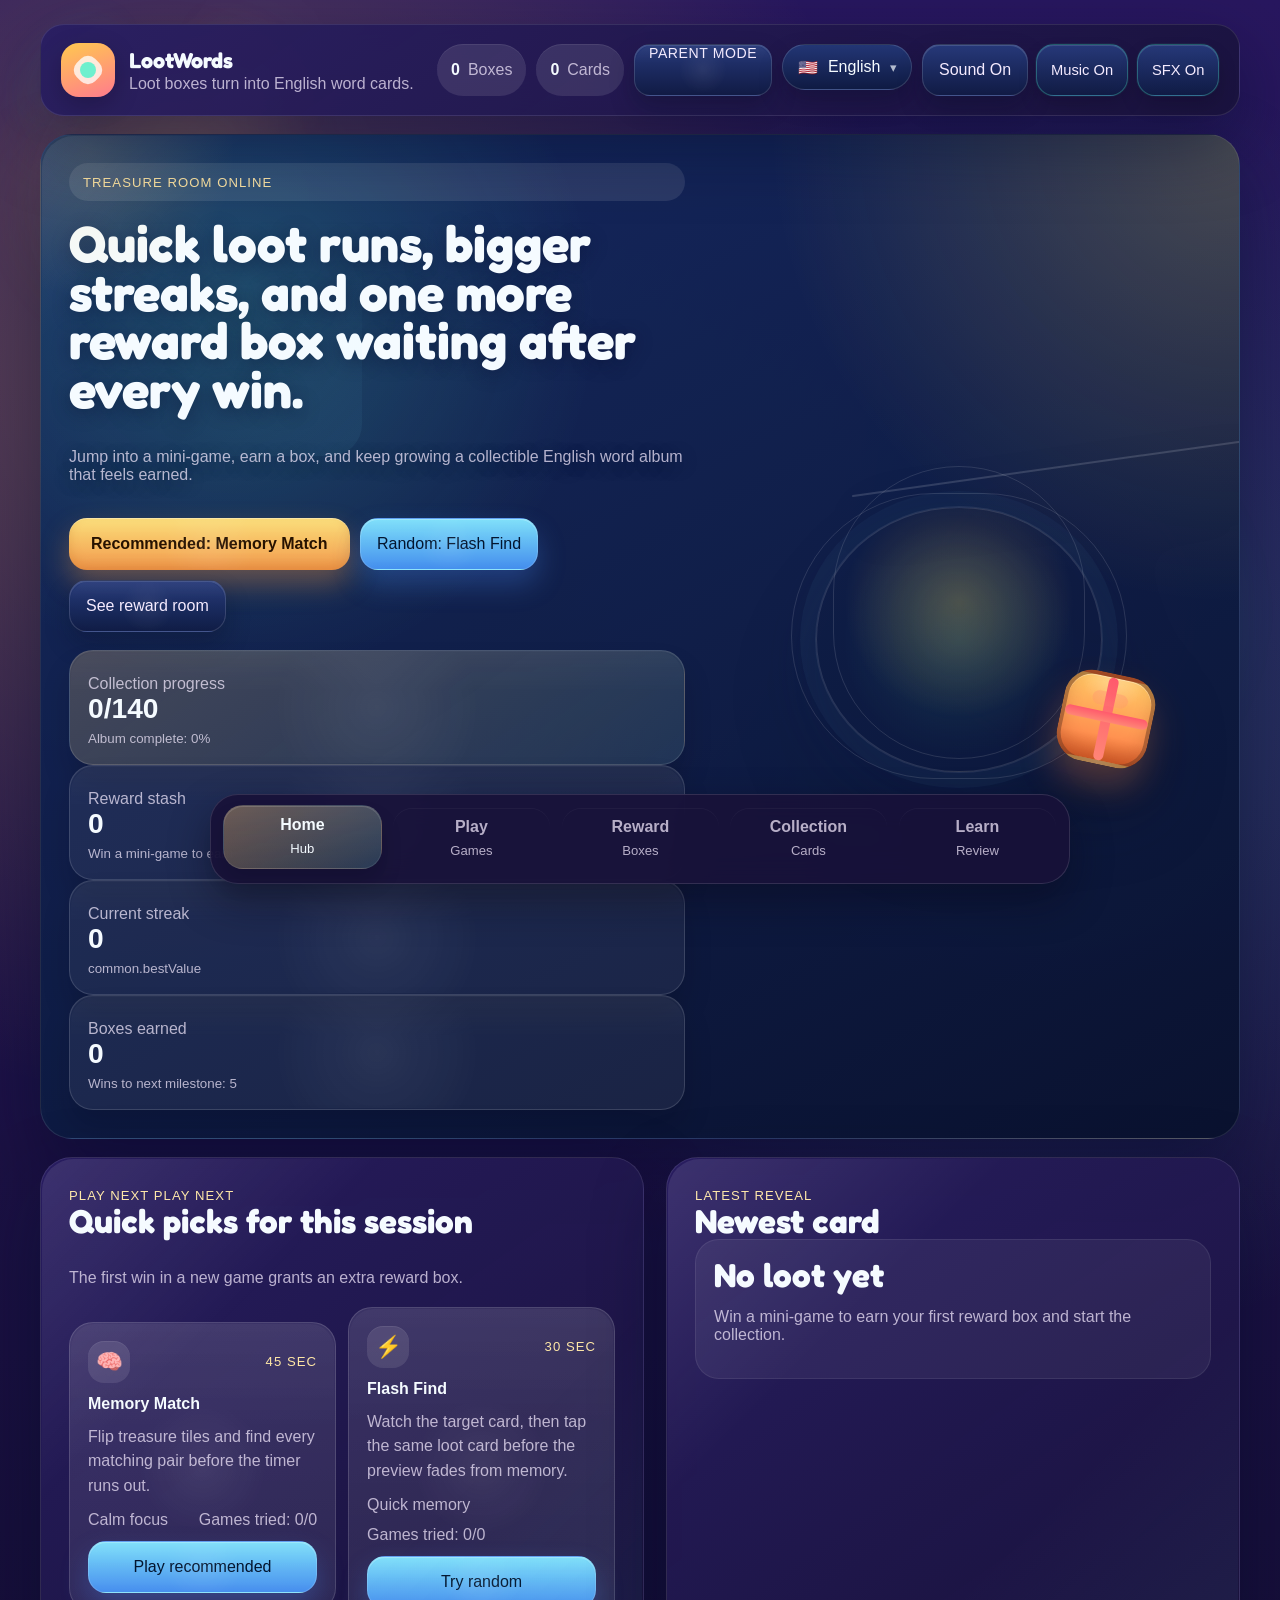
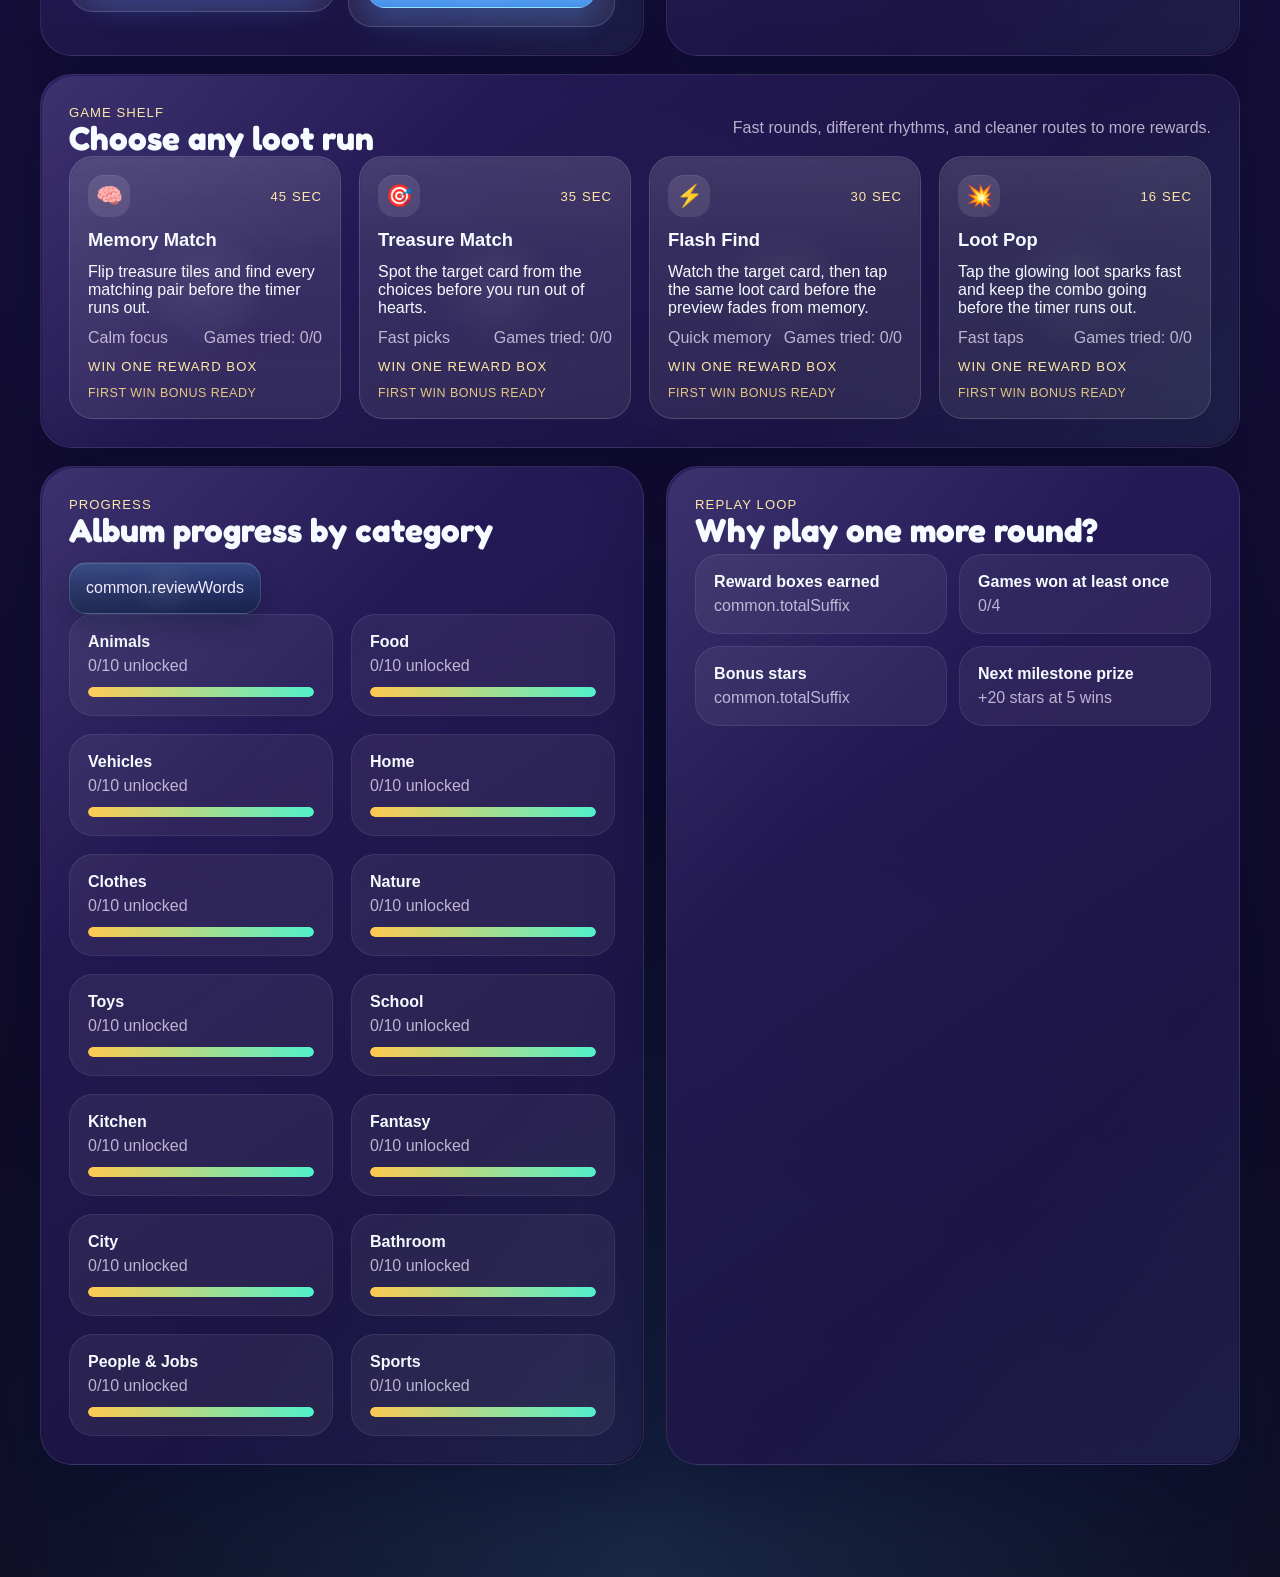
==== commit 29e7c76a: "feat: add multilingual UI with RTL/LTR support and language selector" ====
--- a/index.html
+++ b/index.html
@@ -15,6 +15,7 @@
     <link rel="stylesheet" href="./styles/main.css" />
     <link rel="stylesheet" href="./styles/theme.css" />
     <link rel="stylesheet" href="./styles/animations.css" />
+    <link rel="stylesheet" href="./styles/i18n.css" />
   </head>
   <body>
     <div id="app"></div>
--- a/styles/i18n.css
+++ b/styles/i18n.css
@@ -0,0 +1,143 @@
+.shell-topbar,
+.shell-topbar--parent,
+.topbar-status,
+.audio-controls,
+.shell-nav {
+  direction: ltr;
+}
+
+.language-selector {
+  position: relative;
+  direction: ltr;
+}
+
+.language-selector__trigger,
+.language-option {
+  display: inline-flex;
+  align-items: center;
+  gap: 10px;
+  direction: ltr;
+  flex-direction: row;
+}
+
+.language-selector__trigger {
+  min-height: 46px;
+  padding: 0 14px;
+  border-radius: 999px;
+  border: 1px solid rgba(255, 255, 255, 0.14);
+  background: linear-gradient(180deg, rgba(35, 57, 121, 0.92), rgba(15, 27, 67, 0.94));
+  color: var(--text-strong);
+  box-shadow: 0 12px 24px rgba(6, 12, 34, 0.28);
+}
+
+.language-selector__label,
+.language-option__label {
+  unicode-bidi: isolate;
+  text-align: start;
+}
+
+.language-selector__flag,
+.language-option__flag {
+  width: 1.3rem;
+  text-align: center;
+  flex: 0 0 auto;
+}
+
+.language-selector__caret {
+  opacity: 0.7;
+  font-size: 0.82rem;
+}
+
+.language-selector__menu {
+  position: absolute;
+  top: calc(100% + 10px);
+  right: 0;
+  min-width: 188px;
+  padding: 8px;
+  border-radius: 18px;
+  border: 1px solid rgba(255, 255, 255, 0.12);
+  background: linear-gradient(180deg, rgba(19, 31, 73, 0.98), rgba(11, 19, 46, 0.98));
+  box-shadow: 0 22px 40px rgba(5, 10, 28, 0.36);
+  backdrop-filter: blur(14px);
+  z-index: 30;
+}
+
+.language-option {
+  width: 100%;
+  justify-content: flex-start;
+  min-height: 46px;
+  padding: 0 12px;
+  border: 0;
+  border-radius: 14px;
+  background: transparent;
+  color: var(--text-main);
+}
+
+.language-option:hover,
+.language-option.is-active {
+  background: rgba(255, 255, 255, 0.08);
+}
+
+.language-option.is-active {
+  box-shadow: inset 0 0 0 1px rgba(115, 220, 255, 0.24);
+  color: var(--text-strong);
+}
+
+html[dir="rtl"] body {
+  text-align: right;
+}
+
+html[dir="rtl"] .screen-header,
+html[dir="rtl"] .hero-copy,
+html[dir="rtl"] .detail-copy,
+html[dir="rtl"] .parent-copy-block,
+html[dir="rtl"] .parent-field,
+html[dir="rtl"] .collection-section__header,
+html[dir="rtl"] .reward-box-stage,
+html[dir="rtl"] .reward-reveal,
+html[dir="rtl"] .learn-guide {
+  text-align: right;
+}
+
+html[dir="rtl"] .brand-copy,
+html[dir="rtl"] .status-pill,
+html[dir="rtl"] .nav-link {
+  text-align: center;
+}
+
+html[dir="rtl"] .detail-modal__top,
+html[dir="rtl"] .parent-row-card,
+html[dir="rtl"] .screen-header,
+html[dir="rtl"] .collection-section__header {
+  direction: rtl;
+}
+
+html[dir="rtl"] .category-progress,
+html[dir="rtl"] .session-loop,
+html[dir="rtl"] .hero-actions,
+html[dir="rtl"] .cta-stack,
+html[dir="rtl"] .collection-toolbar,
+html[dir="rtl"] .parent-form-grid,
+html[dir="rtl"] .parent-toolbar,
+html[dir="rtl"] .parent-stat-grid {
+  direction: rtl;
+}
+
+html[dir="rtl"] .progress-bar,
+html[dir="rtl"] .progress-bar__fill,
+html[dir="rtl"] .reward-meter,
+html[dir="rtl"] .reward-stage-list,
+html[dir="rtl"] .audio-controls,
+html[dir="rtl"] .language-selector,
+html[dir="rtl"] .language-selector__menu,
+html[dir="rtl"] .language-selector__trigger,
+html[dir="rtl"] .language-option {
+  direction: ltr;
+}
+
+@media (max-width: 720px) {
+  .language-selector__menu {
+    right: auto;
+    left: 0;
+  }
+}
